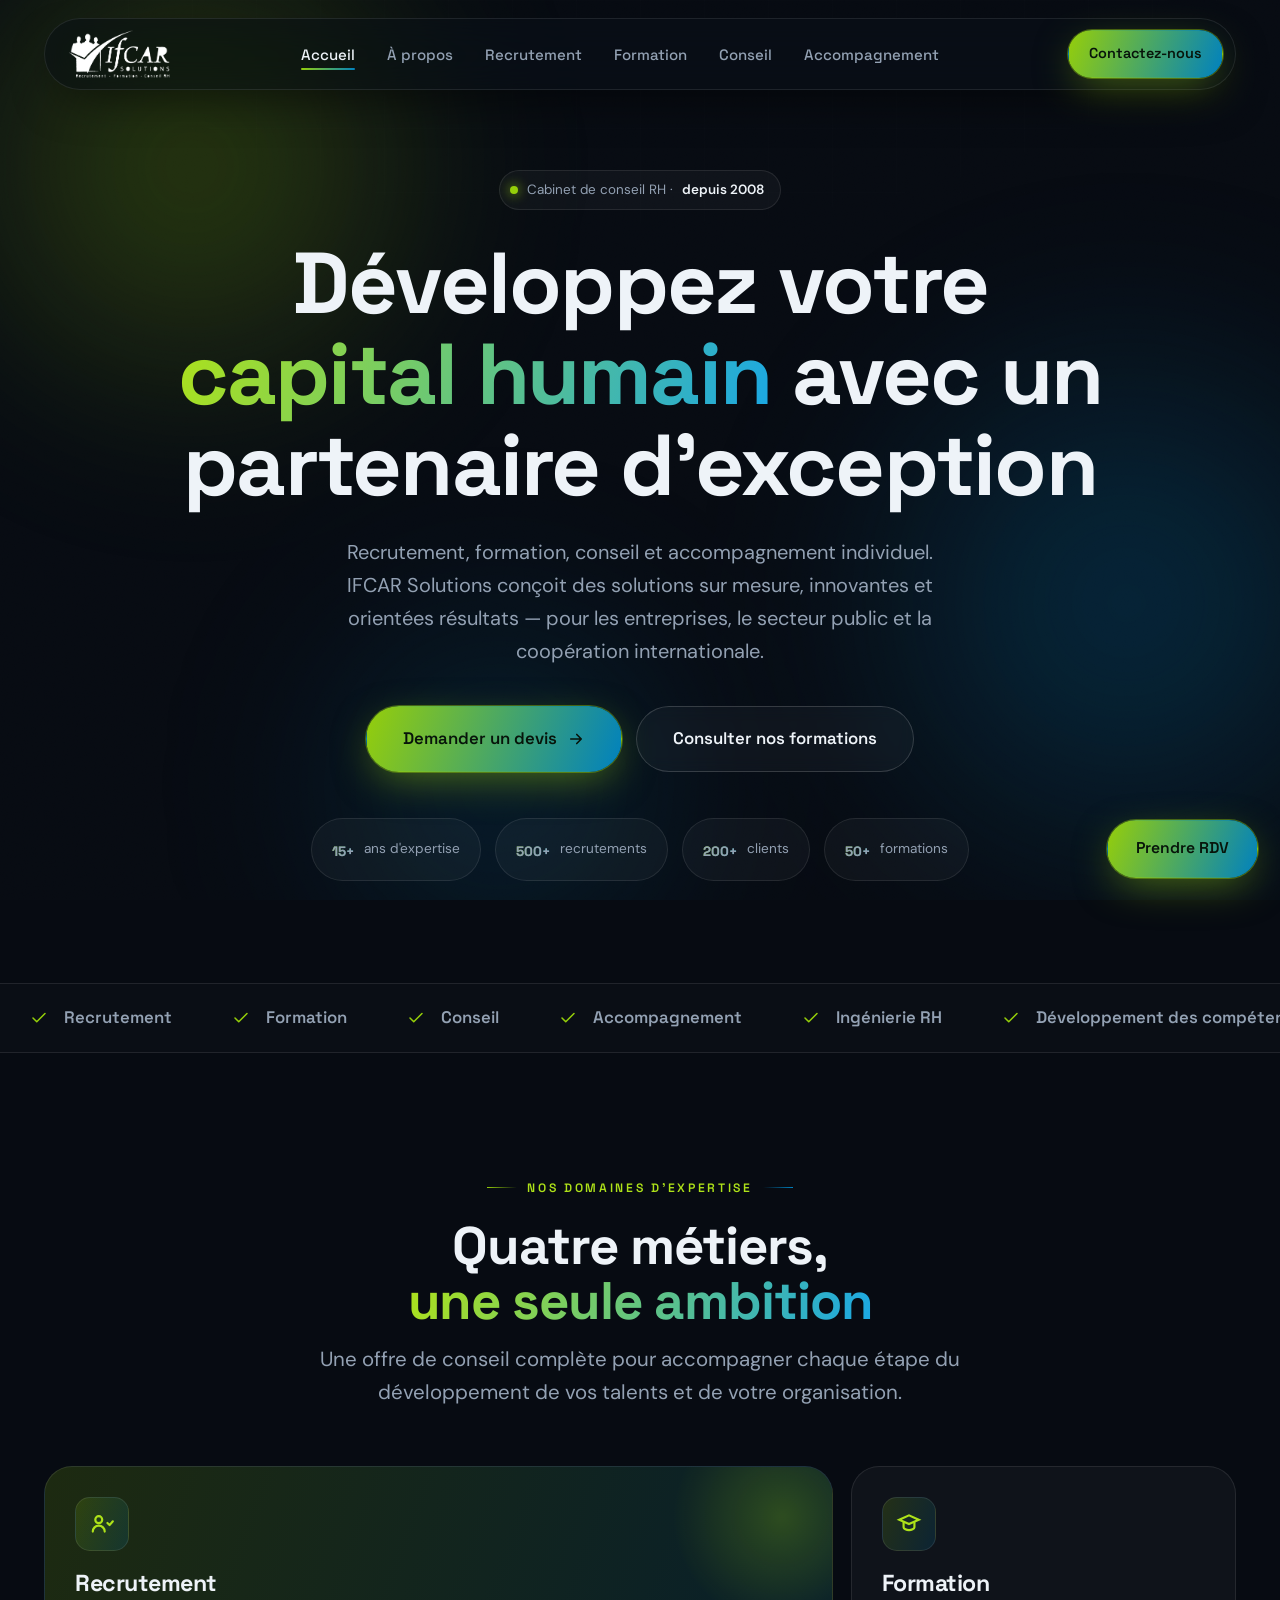
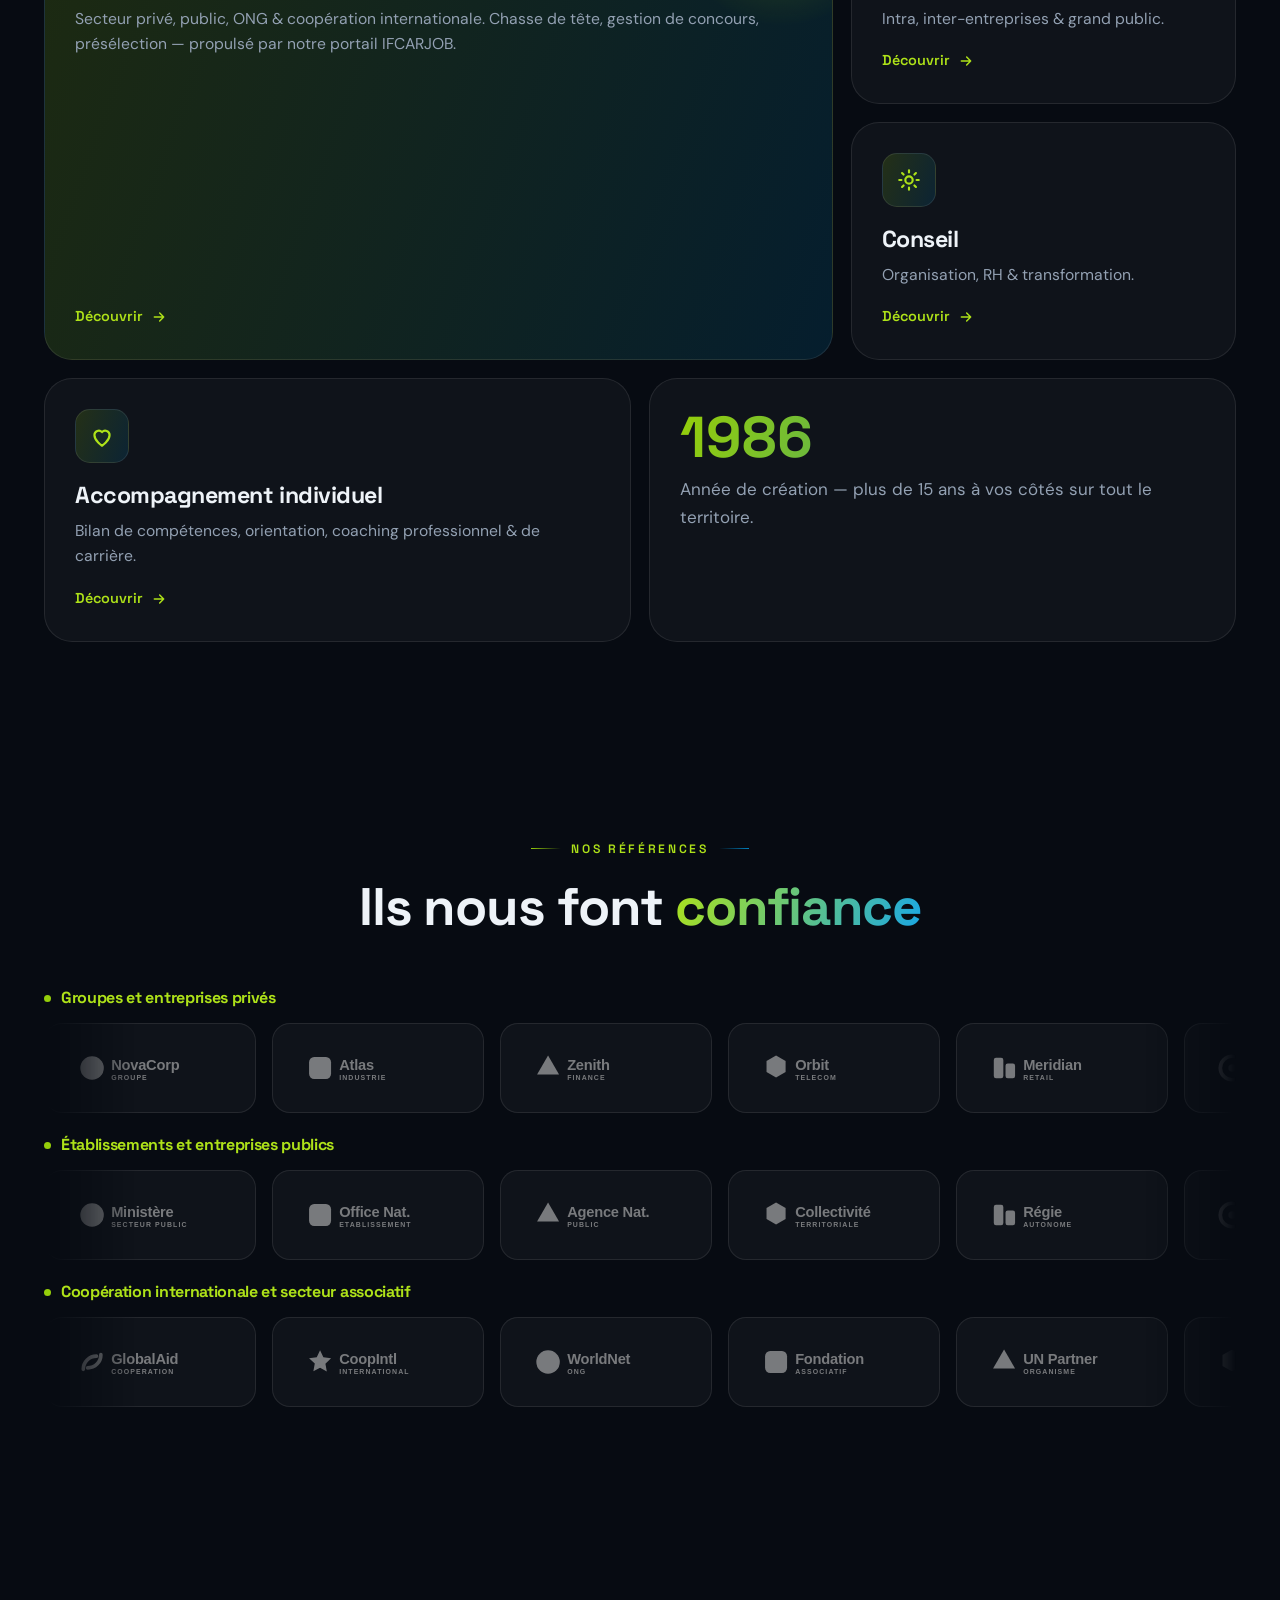
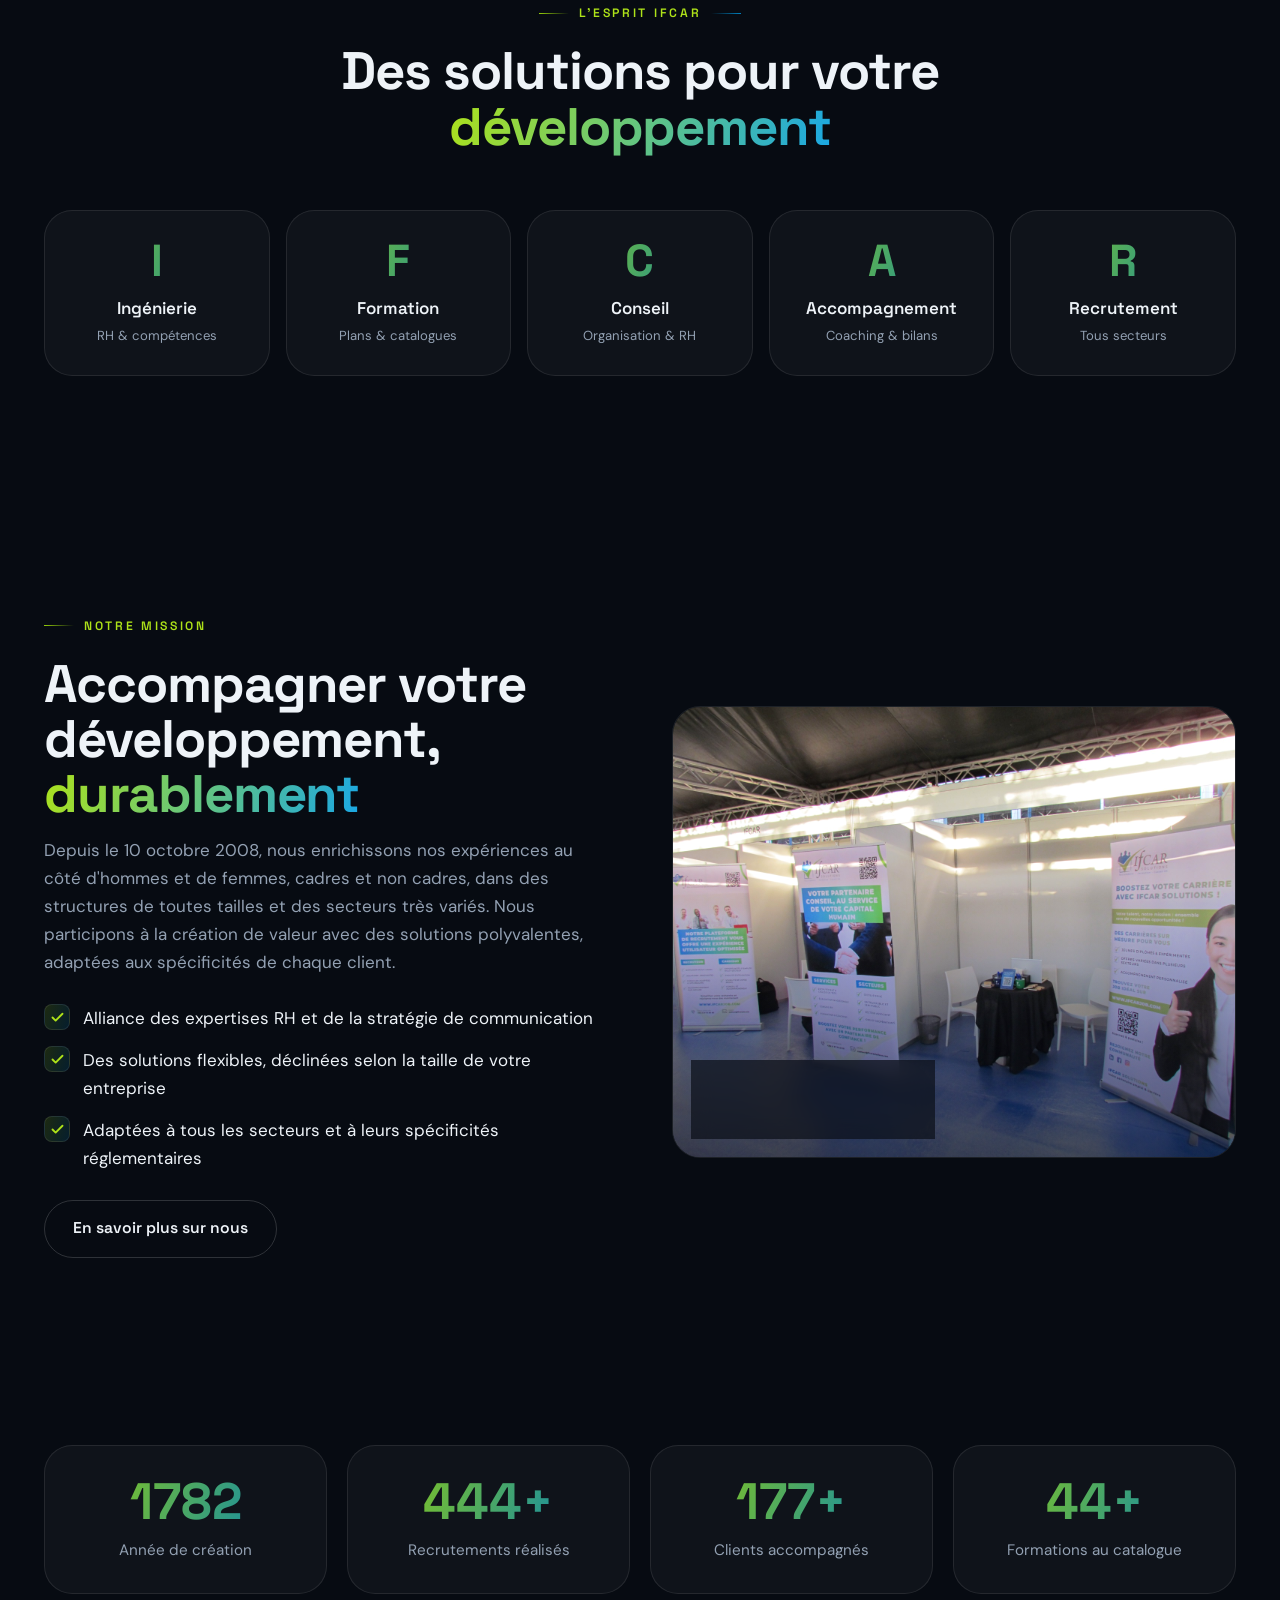
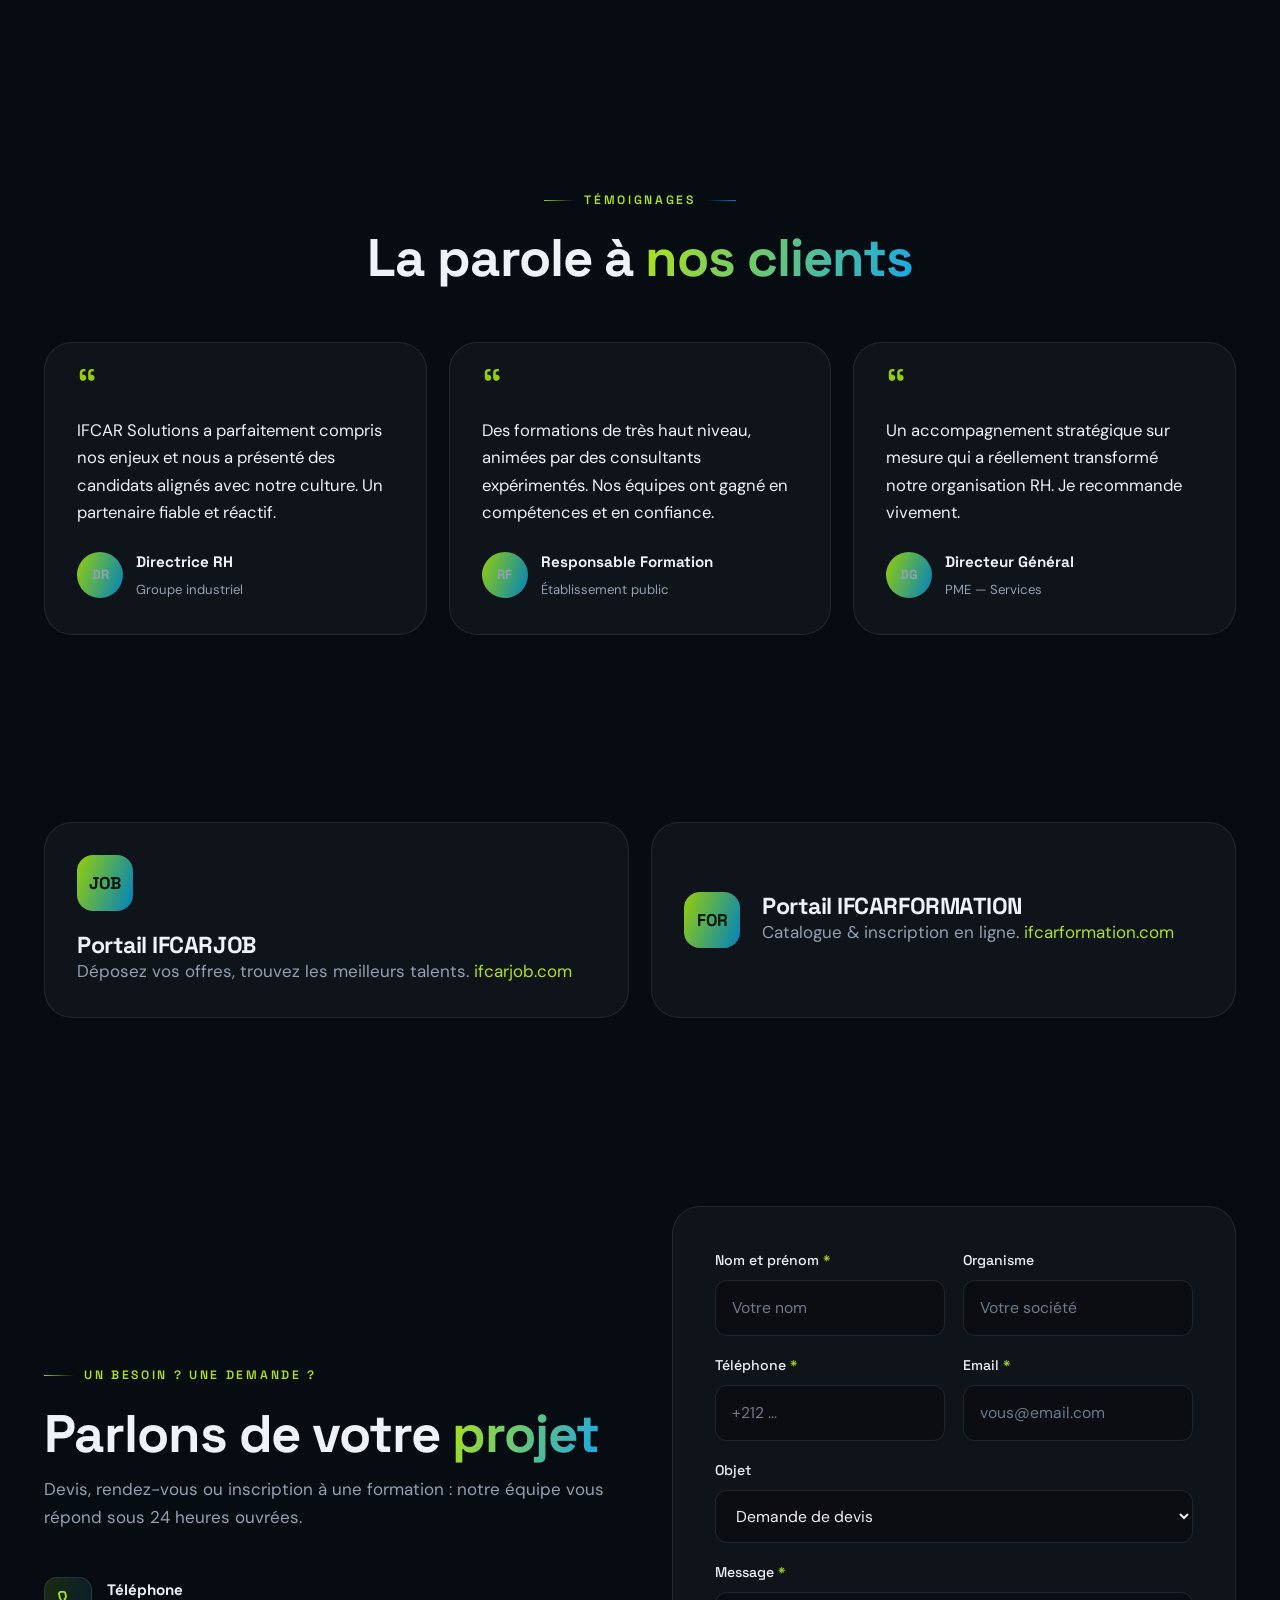
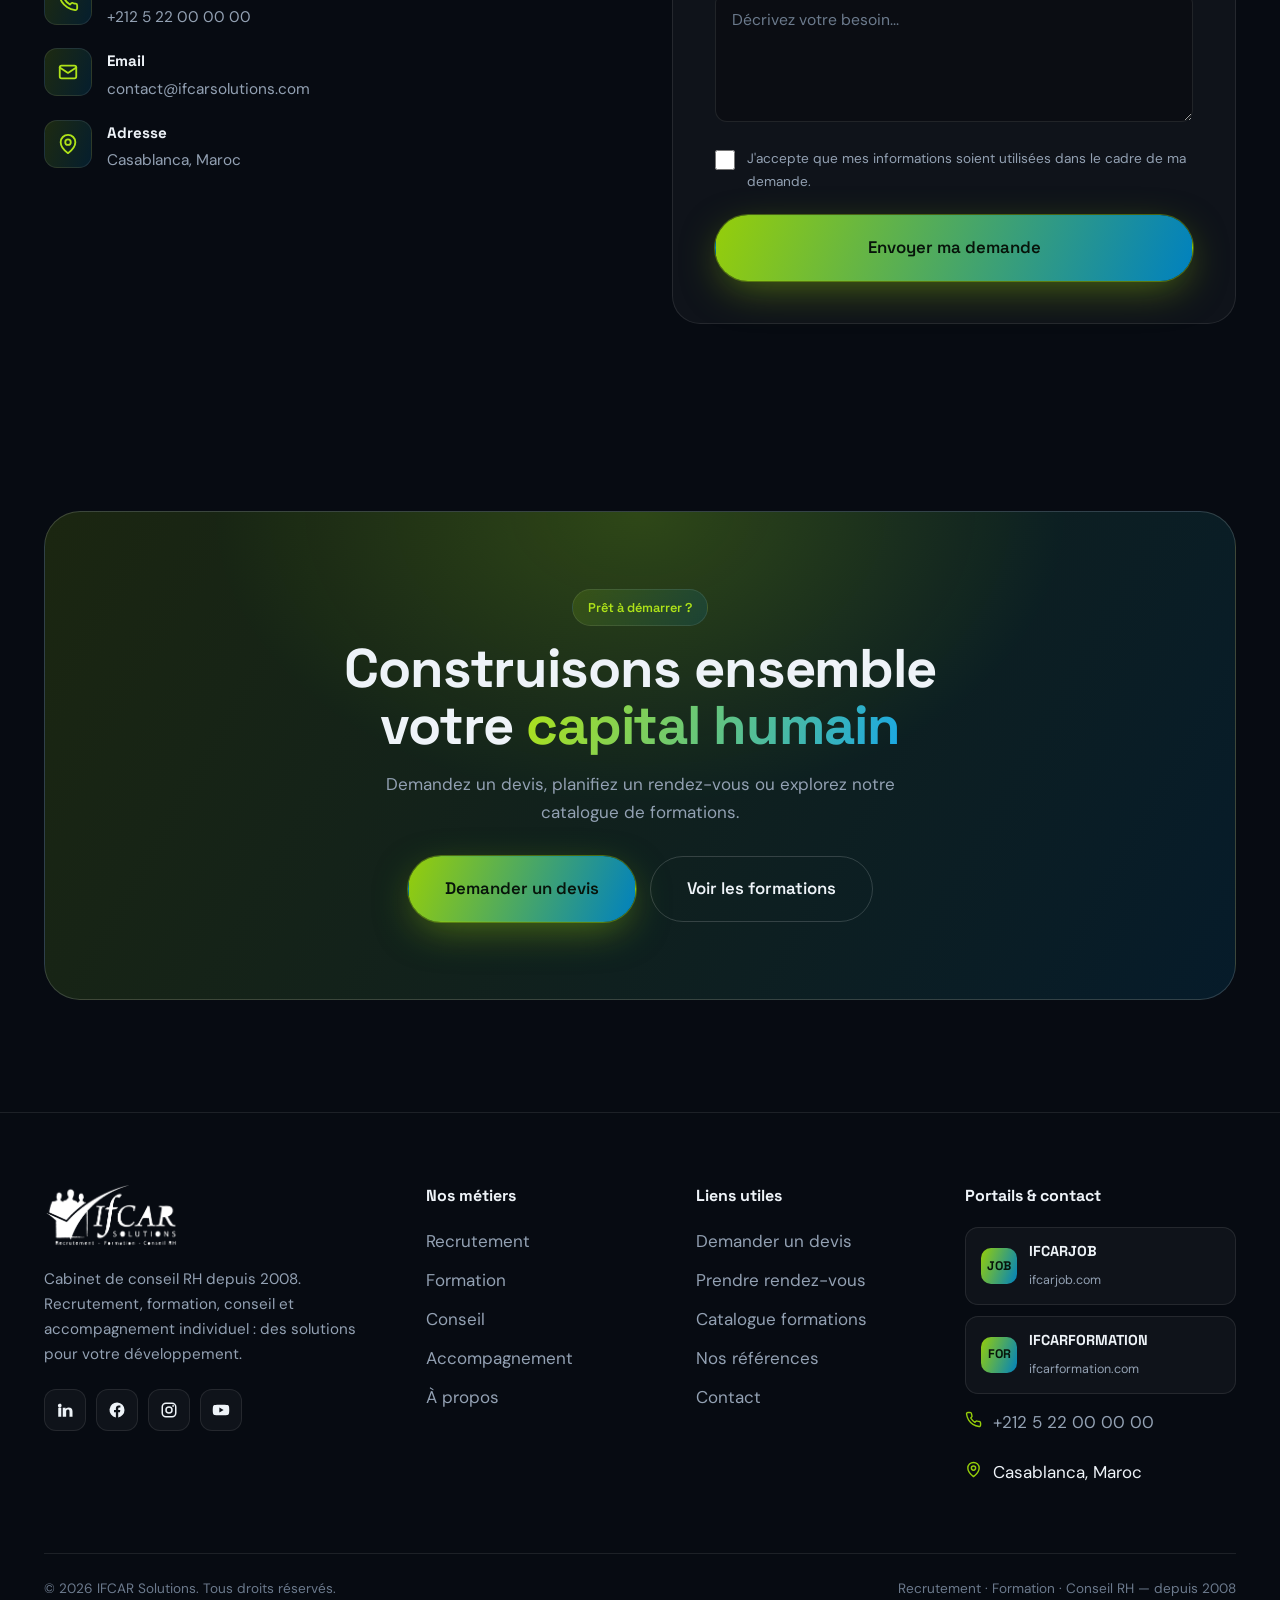
==== index.html @ 52de7276 "first commit" ====
<!DOCTYPE html>
<html lang="fr">
<head>
<meta charset="UTF-8" />
<meta name="viewport" content="width=device-width, initial-scale=1.0" />
<title>IFCAR Solutions — Recrutement, Formation, Conseil & Accompagnement RH</title>
<meta name="description" content="IFCAR Solutions, cabinet de conseil RH depuis 2008. Recrutement, formation, conseil et accompagnement individuel — des solutions sur mesure pour développer votre capital humain." />
<meta name="theme-color" content="#070b12" />
<link rel="canonical" href="https://www.ifcarsolutions.com/" />
<meta property="og:title" content="IFCAR Solutions — Votre partenaire capital humain" />
<meta property="og:description" content="Cabinet de conseil RH depuis 2008." />
<meta property="og:image" content="assets/img/stand-ifcar.jpg" />
<link rel="icon" type="image/png" sizes="32x32" href="assets/img/favicon-32.png" />
<link rel="apple-touch-icon" href="assets/img/favicon.png" />
<link rel="manifest" href="site.webmanifest" />
<link rel="preconnect" href="https://fonts.googleapis.com" />
<link rel="preconnect" href="https://fonts.gstatic.com" crossorigin />
<link href="https://fonts.googleapis.com/css2?family=Space+Grotesk:wght@500;600;700&family=DM+Sans:opsz,wght@9..40,400;9..40,500;9..40,600&display=swap" rel="stylesheet" />
<link rel="stylesheet" href="assets/css/style.css" />
<script type="application/ld+json">
{"@context":"https://schema.org","@type":"ProfessionalService","name":"IFCAR Solutions","url":"https://www.ifcarsolutions.com","foundingDate":"2008-10-10","areaServed":"MA","sameAs":["https://www.ifcarjob.com","https://www.ifcarformation.com"],"knowsAbout":["Recrutement","Formation","Conseil RH","Accompagnement","Ingénierie RH"]}
</script>
</head>
<body>
<a class="skip" href="#main">Aller au contenu</a>
<div class="bg-orbs"><span class="orb g"></span><span class="orb b"></span><span class="orb b2"></span></div>
<div class="bg-grid"></div>
<div class="bg-noise"></div>
<div class="cursor-glow"></div>

<!-- HEADER -->
<header class="header">
  <div class="container">
    <div class="nav">
      <a href="index.html" class="brand" aria-label="IFCAR Solutions"><img src="assets/img/logo-white.png" alt="IFCAR Solutions" /></a>
      <nav class="nav-desktop" aria-label="Navigation principale">
        <ul class="nav-list">
          <li><a href="index.html" class="nav-link" data-page="index.html">Accueil</a></li>
          <li><a href="a-propos.html" class="nav-link" data-page="a-propos.html">À propos</a></li>
          <li><a href="recrutement.html" class="nav-link" data-page="recrutement.html">Recrutement</a></li>
          <li><a href="formation.html" class="nav-link" data-page="formation.html">Formation</a></li>
          <li><a href="conseil.html" class="nav-link" data-page="conseil.html">Conseil</a></li>
          <li><a href="accompagnement.html" class="nav-link" data-page="accompagnement.html">Accompagnement</a></li>
        </ul>
      </nav>
      <div class="nav-actions">
        <a href="contact.html" class="btn btn--primary btn--sm" data-magnetic><span>Contactez-nous</span></a>
        <button class="burger" aria-label="Menu" aria-expanded="false" aria-controls="mobile"><span></span><span></span><span></span></button>
      </div>
    </div>
  </div>
</header>

<!-- MOBILE -->
<div class="mobile" id="mobile" aria-hidden="true">
  <div class="mobile__inner">
    <a href="index.html" class="m-link" data-page="index.html">Accueil</a>
    <a href="a-propos.html" class="m-link" data-page="a-propos.html">À propos</a>
    <a href="recrutement.html" class="m-link" data-page="recrutement.html">Recrutement</a>
    <a href="formation.html" class="m-link" data-page="formation.html">Formation</a>
    <a href="conseil.html" class="m-link" data-page="conseil.html">Conseil</a>
    <a href="accompagnement.html" class="m-link" data-page="accompagnement.html">Accompagnement</a>
    <a href="contact.html" class="m-link" data-page="contact.html">Contact</a>
    <div class="mobile__cta">
      <a href="contact.html" class="btn btn--primary btn--lg"><span>Demander un devis</span></a>
      <a href="formation.html" class="btn btn--ghost btn--lg"><span>Nos formations</span></a>
    </div>
  </div>
</div>

<main id="main">

<!-- HERO -->
<section class="hero">
  <div class="container hero__inner">
    <div class="reveal"><span class="badge"><span class="dot"></span>Cabinet de conseil RH · <b>depuis 2008</b></span></div>
    <h1 class="reveal balance" data-d="1">Développez votre <em>capital humain</em> avec un partenaire d'exception</h1>
    <p class="reveal" data-d="2">Recrutement, formation, conseil et accompagnement individuel. IFCAR Solutions conçoit des solutions sur mesure, innovantes et orientées résultats — pour les entreprises, le secteur public et la coopération internationale.</p>
    <div class="btn-row reveal" data-d="3">
      <a href="contact.html" class="btn btn--primary btn--lg" data-magnetic><span>Demander un devis</span>
        <svg viewBox="0 0 24 24" fill="none" stroke="currentColor" stroke-width="2.2"><path d="M5 12h14M13 6l6 6-6 6" stroke-linecap="round" stroke-linejoin="round"/></svg></a>
      <a href="formation.html" class="btn btn--ghost btn--lg"><span>Consulter nos formations</span></a>
    </div>
    <div class="hero__stats reveal" data-d="4">
      <div class="stat-chip"><b><span data-count="15" data-suffix="+">0</span></b><span>ans d'expertise</span></div>
      <div class="stat-chip"><b><span data-count="500" data-suffix="+">0</span></b><span>recrutements</span></div>
      <div class="stat-chip"><b><span data-count="200" data-suffix="+">0</span></b><span>clients</span></div>
      <div class="stat-chip"><b><span data-count="50" data-suffix="+">0</span></b><span>formations</span></div>
    </div>
  </div>
</section>

<!-- STRIP -->
<div class="strip">
  <div class="strip__track">
    <div class="strip__group">
      <span class="strip__item"><svg viewBox="0 0 24 24" fill="none" stroke="currentColor" stroke-width="2"><path d="M20 6 9 17l-5-5" stroke-linecap="round" stroke-linejoin="round"/></svg>Recrutement</span>
      <span class="strip__item"><svg viewBox="0 0 24 24" fill="none" stroke="currentColor" stroke-width="2"><path d="M20 6 9 17l-5-5" stroke-linecap="round" stroke-linejoin="round"/></svg>Formation</span>
      <span class="strip__item"><svg viewBox="0 0 24 24" fill="none" stroke="currentColor" stroke-width="2"><path d="M20 6 9 17l-5-5" stroke-linecap="round" stroke-linejoin="round"/></svg>Conseil</span>
      <span class="strip__item"><svg viewBox="0 0 24 24" fill="none" stroke="currentColor" stroke-width="2"><path d="M20 6 9 17l-5-5" stroke-linecap="round" stroke-linejoin="round"/></svg>Accompagnement</span>
      <span class="strip__item"><svg viewBox="0 0 24 24" fill="none" stroke="currentColor" stroke-width="2"><path d="M20 6 9 17l-5-5" stroke-linecap="round" stroke-linejoin="round"/></svg>Ingénierie RH</span>
      <span class="strip__item"><svg viewBox="0 0 24 24" fill="none" stroke="currentColor" stroke-width="2"><path d="M20 6 9 17l-5-5" stroke-linecap="round" stroke-linejoin="round"/></svg>Développement des compétences</span>
    </div>
    <div class="strip__group" aria-hidden="true">
      <span class="strip__item"><svg viewBox="0 0 24 24" fill="none" stroke="currentColor" stroke-width="2"><path d="M20 6 9 17l-5-5" stroke-linecap="round" stroke-linejoin="round"/></svg>Recrutement</span>
      <span class="strip__item"><svg viewBox="0 0 24 24" fill="none" stroke="currentColor" stroke-width="2"><path d="M20 6 9 17l-5-5" stroke-linecap="round" stroke-linejoin="round"/></svg>Formation</span>
      <span class="strip__item"><svg viewBox="0 0 24 24" fill="none" stroke="currentColor" stroke-width="2"><path d="M20 6 9 17l-5-5" stroke-linecap="round" stroke-linejoin="round"/></svg>Conseil</span>
      <span class="strip__item"><svg viewBox="0 0 24 24" fill="none" stroke="currentColor" stroke-width="2"><path d="M20 6 9 17l-5-5" stroke-linecap="round" stroke-linejoin="round"/></svg>Accompagnement</span>
      <span class="strip__item"><svg viewBox="0 0 24 24" fill="none" stroke="currentColor" stroke-width="2"><path d="M20 6 9 17l-5-5" stroke-linecap="round" stroke-linejoin="round"/></svg>Ingénierie RH</span>
      <span class="strip__item"><svg viewBox="0 0 24 24" fill="none" stroke="currentColor" stroke-width="2"><path d="M20 6 9 17l-5-5" stroke-linecap="round" stroke-linejoin="round"/></svg>Développement des compétences</span>
    </div>
  </div>
</div>

<!-- SERVICES BENTO -->
<section class="section" id="metiers">
  <div class="container">
    <div class="sec-head c reveal">
      <span class="kicker c">Nos domaines d'expertise</span>
      <h2 class="balance">Quatre métiers, <span class="display-grad">une seule ambition</span></h2>
      <p class="lead mt-s">Une offre de conseil complète pour accompagner chaque étape du développement de vos talents et de votre organisation.</p>
    </div>
    <div class="bento">
      <a href="recrutement.html" class="b-card b-lg feat reveal sc">
        <div class="ic"><svg viewBox="0 0 24 24" fill="none" stroke="currentColor" stroke-width="2"><circle cx="9" cy="8" r="3.2"/><path d="M3.5 19a5.5 5.5 0 0 1 11 0M17 11l2 2 3-3.5" stroke-linecap="round" stroke-linejoin="round"/></svg></div>
        <h3>Recrutement</h3>
        <p>Secteur privé, public, ONG &amp; coopération internationale. Chasse de tête, gestion de concours, présélection — propulsé par notre portail&nbsp;IFCARJOB.</p>
        <span class="more">Découvrir <svg viewBox="0 0 24 24" fill="none" stroke="currentColor" stroke-width="2.2"><path d="M5 12h14M13 6l6 6-6 6" stroke-linecap="round" stroke-linejoin="round"/></svg></span>
      </a>
      <a href="formation.html" class="b-card b-sm reveal sc" data-d="1">
        <div class="ic"><svg viewBox="0 0 24 24" fill="none" stroke="currentColor" stroke-width="2"><path d="M3 8l9-4 9 4-9 4-9-4z"/><path d="M7 10.5V15c0 1.5 2.7 2.6 5 2.6s5-1.1 5-2.6v-4.5" stroke-linecap="round" stroke-linejoin="round"/></svg></div>
        <h3>Formation</h3>
        <p>Intra, inter-entreprises &amp; grand public.</p>
        <span class="more">Découvrir <svg viewBox="0 0 24 24" fill="none" stroke="currentColor" stroke-width="2.2"><path d="M5 12h14M13 6l6 6-6 6" stroke-linecap="round" stroke-linejoin="round"/></svg></span>
      </a>
      <a href="conseil.html" class="b-card b-sm reveal sc" data-d="2">
        <div class="ic"><svg viewBox="0 0 24 24" fill="none" stroke="currentColor" stroke-width="2"><path d="M12 3v2M12 19v2M3 12h2M19 12h2M5.6 5.6l1.4 1.4M17 17l1.4 1.4M18.4 5.6 17 7M7 17l-1.4 1.4" stroke-linecap="round"/><circle cx="12" cy="12" r="3.4"/></svg></div>
        <h3>Conseil</h3>
        <p>Organisation, RH &amp; transformation.</p>
        <span class="more">Découvrir <svg viewBox="0 0 24 24" fill="none" stroke="currentColor" stroke-width="2.2"><path d="M5 12h14M13 6l6 6-6 6" stroke-linecap="round" stroke-linejoin="round"/></svg></span>
      </a>
      <a href="accompagnement.html" class="b-card b-md reveal sc" data-d="3">
        <div class="ic"><svg viewBox="0 0 24 24" fill="none" stroke="currentColor" stroke-width="2"><path d="M12 21s-7-4.5-7-10a4 4 0 0 1 7-2.6A4 4 0 0 1 19 11c0 5.5-7 10-7 10z" stroke-linecap="round" stroke-linejoin="round"/></svg></div>
        <h3>Accompagnement individuel</h3>
        <p>Bilan de compétences, orientation, coaching professionnel &amp; de carrière.</p>
        <span class="more">Découvrir <svg viewBox="0 0 24 24" fill="none" stroke="currentColor" stroke-width="2.2"><path d="M5 12h14M13 6l6 6-6 6" stroke-linecap="round" stroke-linejoin="round"/></svg></span>
      </a>
      <div class="b-card b-md reveal sc" data-d="4">
        <div class="big-num"><span data-count="2008">2008</span></div>
        <div class="big-lbl">Année de création — plus de 15 ans à vos côtés sur tout le territoire.</div>
      </div>
    </div>
  </div>
</section>

<!-- REFERENCES -->
<section class="section section--tight" id="references">
  <div class="container">
    <div class="sec-head c reveal">
      <span class="kicker c">Nos références</span>
      <h2>Ils nous font <span class="display-grad">confiance</span></h2>
    </div>
    <div class="ref-block reveal">
      <h4>Groupes et entreprises privés</h4>
      <div class="logos" data-dir="l" style="--d:38s"><div class="logos__track">
        <div class="logos__group">
          <div class="logo-chip"><img src="assets/img/clients/prive-1.svg" alt="" /></div><div class="logo-chip"><img src="assets/img/clients/prive-2.svg" alt="" /></div><div class="logo-chip"><img src="assets/img/clients/prive-3.svg" alt="" /></div><div class="logo-chip"><img src="assets/img/clients/prive-4.svg" alt="" /></div><div class="logo-chip"><img src="assets/img/clients/prive-5.svg" alt="" /></div><div class="logo-chip"><img src="assets/img/clients/prive-6.svg" alt="" /></div><div class="logo-chip"><img src="assets/img/clients/prive-7.svg" alt="" /></div><div class="logo-chip"><img src="assets/img/clients/prive-8.svg" alt="" /></div>
        </div>
        <div class="logos__group" aria-hidden="true">
          <div class="logo-chip"><img src="assets/img/clients/prive-1.svg" alt="" /></div><div class="logo-chip"><img src="assets/img/clients/prive-2.svg" alt="" /></div><div class="logo-chip"><img src="assets/img/clients/prive-3.svg" alt="" /></div><div class="logo-chip"><img src="assets/img/clients/prive-4.svg" alt="" /></div><div class="logo-chip"><img src="assets/img/clients/prive-5.svg" alt="" /></div><div class="logo-chip"><img src="assets/img/clients/prive-6.svg" alt="" /></div><div class="logo-chip"><img src="assets/img/clients/prive-7.svg" alt="" /></div><div class="logo-chip"><img src="assets/img/clients/prive-8.svg" alt="" /></div>
        </div>
      </div></div>
    </div>
    <div class="ref-block reveal" data-d="1">
      <h4>Établissements et entreprises publics</h4>
      <div class="logos" data-dir="r" style="--d:32s"><div class="logos__track">
        <div class="logos__group">
          <div class="logo-chip"><img src="assets/img/clients/public-1.svg" alt="" /></div><div class="logo-chip"><img src="assets/img/clients/public-2.svg" alt="" /></div><div class="logo-chip"><img src="assets/img/clients/public-3.svg" alt="" /></div><div class="logo-chip"><img src="assets/img/clients/public-4.svg" alt="" /></div><div class="logo-chip"><img src="assets/img/clients/public-5.svg" alt="" /></div><div class="logo-chip"><img src="assets/img/clients/public-6.svg" alt="" /></div>
        </div>
        <div class="logos__group" aria-hidden="true">
          <div class="logo-chip"><img src="assets/img/clients/public-1.svg" alt="" /></div><div class="logo-chip"><img src="assets/img/clients/public-2.svg" alt="" /></div><div class="logo-chip"><img src="assets/img/clients/public-3.svg" alt="" /></div><div class="logo-chip"><img src="assets/img/clients/public-4.svg" alt="" /></div><div class="logo-chip"><img src="assets/img/clients/public-5.svg" alt="" /></div><div class="logo-chip"><img src="assets/img/clients/public-6.svg" alt="" /></div>
        </div>
      </div></div>
    </div>
    <div class="ref-block reveal" data-d="2">
      <h4>Coopération internationale et secteur associatif</h4>
      <div class="logos" data-dir="l" style="--d:34s"><div class="logos__track">
        <div class="logos__group">
          <div class="logo-chip"><img src="assets/img/clients/intl-1.svg" alt="" /></div><div class="logo-chip"><img src="assets/img/clients/intl-2.svg" alt="" /></div><div class="logo-chip"><img src="assets/img/clients/intl-3.svg" alt="" /></div><div class="logo-chip"><img src="assets/img/clients/intl-4.svg" alt="" /></div><div class="logo-chip"><img src="assets/img/clients/intl-5.svg" alt="" /></div><div class="logo-chip"><img src="assets/img/clients/intl-6.svg" alt="" /></div>
        </div>
        <div class="logos__group" aria-hidden="true">
          <div class="logo-chip"><img src="assets/img/clients/intl-1.svg" alt="" /></div><div class="logo-chip"><img src="assets/img/clients/intl-2.svg" alt="" /></div><div class="logo-chip"><img src="assets/img/clients/intl-3.svg" alt="" /></div><div class="logo-chip"><img src="assets/img/clients/intl-4.svg" alt="" /></div><div class="logo-chip"><img src="assets/img/clients/intl-5.svg" alt="" /></div><div class="logo-chip"><img src="assets/img/clients/intl-6.svg" alt="" /></div>
        </div>
      </div></div>
    </div>
  </div>
</section>

<!-- IFCAR letters -->
<section class="section">
  <div class="container">
    <div class="sec-head c reveal">
      <span class="kicker c">L'esprit IFCAR</span>
      <h2>Des solutions pour votre <span class="display-grad">développement</span></h2>
    </div>
    <div class="letters">
      <div class="letter-card reveal sc"><div class="ltr">I</div><div class="wd">Ingénierie</div><small>RH &amp; compétences</small></div>
      <div class="letter-card reveal sc" data-d="1"><div class="ltr">F</div><div class="wd">Formation</div><small>Plans &amp; catalogues</small></div>
      <div class="letter-card reveal sc" data-d="2"><div class="ltr">C</div><div class="wd">Conseil</div><small>Organisation &amp; RH</small></div>
      <div class="letter-card reveal sc" data-d="3"><div class="ltr">A</div><div class="wd">Accompagnement</div><small>Coaching &amp; bilans</small></div>
      <div class="letter-card reveal sc" data-d="4"><div class="ltr">R</div><div class="wd">Recrutement</div><small>Tous secteurs</small></div>
    </div>
  </div>
</section>

<!-- MISSION SPLIT -->
<section class="section">
  <div class="container">
    <div class="split rev">
      <div class="split__media reveal tilt">
        <img src="assets/img/stand-ifcar.jpg" alt="Stand IFCAR Solutions au Forum de l'emploi" />
        <div class="media-badge"><div class="ic"><svg viewBox="0 0 24 24" fill="none" stroke="currentColor" stroke-width="2.4"><path d="M20 6 9 17l-5-5" stroke-linecap="round" stroke-linejoin="round"/></svg></div><div><strong>Orienté résultats</strong><span>Une approche par la valeur</span></div></div>
      </div>
      <div class="reveal" data-d="1">
        <span class="kicker">Notre mission</span>
        <h2 class="balance">Accompagner votre développement, <span class="display-grad">durablement</span></h2>
        <p class="muted mt-s">Depuis le 10 octobre 2008, nous enrichissons nos expériences au côté d'hommes et de femmes, cadres et non cadres, dans des structures de toutes tailles et des secteurs très variés. Nous participons à la création de valeur avec des solutions polyvalentes, adaptées aux spécificités de chaque client.</p>
        <ul class="checks">
          <li><span class="tk"><svg viewBox="0 0 24 24" fill="none" stroke="currentColor" stroke-width="3"><path d="M20 6 9 17l-5-5" stroke-linecap="round" stroke-linejoin="round"/></svg></span><span>Alliance des expertises RH et de la stratégie de communication</span></li>
          <li><span class="tk"><svg viewBox="0 0 24 24" fill="none" stroke="currentColor" stroke-width="3"><path d="M20 6 9 17l-5-5" stroke-linecap="round" stroke-linejoin="round"/></svg></span><span>Des solutions flexibles, déclinées selon la taille de votre entreprise</span></li>
          <li><span class="tk"><svg viewBox="0 0 24 24" fill="none" stroke="currentColor" stroke-width="3"><path d="M20 6 9 17l-5-5" stroke-linecap="round" stroke-linejoin="round"/></svg></span><span>Adaptées à tous les secteurs et à leurs spécificités réglementaires</span></li>
        </ul>
        <a href="a-propos.html" class="btn btn--line mt"><span>En savoir plus sur nous</span></a>
      </div>
    </div>
  </div>
</section>

<!-- STATS -->
<section class="section section--tight">
  <div class="container">
    <div class="stats-row">
      <div class="stat-box reveal sc"><div class="n"><span data-count="2008">2008</span></div><div class="l">Année de création</div></div>
      <div class="stat-box reveal sc" data-d="1"><div class="n"><span data-count="500" data-suffix="+">0</span></div><div class="l">Recrutements réalisés</div></div>
      <div class="stat-box reveal sc" data-d="2"><div class="n"><span data-count="200" data-suffix="+">0</span></div><div class="l">Clients accompagnés</div></div>
      <div class="stat-box reveal sc" data-d="3"><div class="n"><span data-count="50" data-suffix="+">0</span></div><div class="l">Formations au catalogue</div></div>
    </div>
  </div>
</section>

<!-- TESTIMONIALS -->
<section class="section">
  <div class="container">
    <div class="sec-head c reveal">
      <span class="kicker c">Témoignages</span>
      <h2>La parole à <span class="display-grad">nos clients</span></h2>
    </div>
    <div class="grid g-3">
      <figure class="glass quote reveal"><div class="mark">&ldquo;</div><p>IFCAR Solutions a parfaitement compris nos enjeux et nous a présenté des candidats alignés avec notre culture. Un partenaire fiable et réactif.</p><figcaption class="who"><span class="av">DR</span><div><strong>Directrice RH</strong><span>Groupe industriel</span></div></figcaption></figure>
      <figure class="glass quote reveal" data-d="1"><div class="mark">&ldquo;</div><p>Des formations de très haut niveau, animées par des consultants expérimentés. Nos équipes ont gagné en compétences et en confiance.</p><figcaption class="who"><span class="av">RF</span><div><strong>Responsable Formation</strong><span>Établissement public</span></div></figcaption></figure>
      <figure class="glass quote reveal" data-d="2"><div class="mark">&ldquo;</div><p>Un accompagnement stratégique sur mesure qui a réellement transformé notre organisation RH. Je recommande vivement.</p><figcaption class="who"><span class="av">DG</span><div><strong>Directeur Général</strong><span>PME — Services</span></div></figcaption></figure>
    </div>
  </div>
</section>

<!-- PORTALS -->
<section class="section section--tight">
  <div class="container">
    <div class="grid g-2">
      <a href="https://www.ifcarjob.com" target="_blank" rel="noopener" class="glass portal reveal">
        <div class="ic">JOB</div><div><h3>Portail IFCARJOB</h3><p class="muted">Déposez vos offres, trouvez les meilleurs talents. <span style="color:var(--green-bright)">ifcarjob.com</span></p></div>
      </a>
      <a href="https://www.ifcarformation.com" target="_blank" rel="noopener" class="glass portal reveal" data-d="1">
        <div class="ic">FOR</div><div><h3>Portail IFCARFORMATION</h3><p class="muted">Catalogue &amp; inscription en ligne. <span style="color:var(--green-bright)">ifcarformation.com</span></p></div>
      </a>
    </div>
  </div>
</section>

<!-- CONTACT -->
<section class="section" id="contact">
  <div class="container">
    <div class="split">
      <div class="reveal">
        <span class="kicker">Un besoin ? une demande ?</span>
        <h2 class="balance">Parlons de votre <span class="display-grad">projet</span></h2>
        <p class="muted mt-s">Devis, rendez-vous ou inscription à une formation : notre équipe vous répond sous 24 heures ouvrées.</p>
        <div class="info mt-l">
          <div class="info-item"><div class="ic"><svg viewBox="0 0 24 24" fill="none" stroke="currentColor" stroke-width="2"><path d="M22 16.9v3a2 2 0 0 1-2.2 2 19.8 19.8 0 0 1-8.6-3 19.5 19.5 0 0 1-6-6 19.8 19.8 0 0 1-3-8.6A2 2 0 0 1 4.1 2h3a2 2 0 0 1 2 1.7c.1 1 .4 1.9.7 2.8a2 2 0 0 1-.5 2.1L8.1 9.9a16 16 0 0 0 6 6l1.3-1.3a2 2 0 0 1 2.1-.4c.9.3 1.8.6 2.8.7a2 2 0 0 1 1.7 2z" stroke-linecap="round" stroke-linejoin="round"/></svg></div><div><strong>Téléphone</strong><a href="tel:+212522000000">+212 5 22 00 00 00</a></div></div>
          <div class="info-item"><div class="ic"><svg viewBox="0 0 24 24" fill="none" stroke="currentColor" stroke-width="2"><rect x="3" y="5" width="18" height="14" rx="2"/><path d="m3 7 9 6 9-6" stroke-linecap="round" stroke-linejoin="round"/></svg></div><div><strong>Email</strong><a href="mailto:contact@ifcarsolutions.com">contact@ifcarsolutions.com</a></div></div>
          <div class="info-item"><div class="ic"><svg viewBox="0 0 24 24" fill="none" stroke="currentColor" stroke-width="2"><path d="M20 10c0 6-8 12-8 12s-8-6-8-12a8 8 0 0 1 16 0z" stroke-linecap="round" stroke-linejoin="round"/><circle cx="12" cy="10" r="3"/></svg></div><div><strong>Adresse</strong><span>Casablanca, Maroc</span></div></div>
        </div>
      </div>
      <div class="reveal" data-d="1">
        <form class="form" data-demo>
          <div class="form-msg" role="status"></div>
          <div class="field-row">
            <div class="field"><label>Nom et prénom <i>*</i></label><input type="text" name="nom" required placeholder="Votre nom" /></div>
            <div class="field"><label>Organisme</label><input type="text" name="org" placeholder="Votre société" /></div>
          </div>
          <div class="field-row">
            <div class="field"><label>Téléphone <i>*</i></label><input type="tel" name="tel" required placeholder="+212 ..." /></div>
            <div class="field"><label>Email <i>*</i></label><input type="email" name="email" required placeholder="vous@email.com" /></div>
          </div>
          <div class="field"><label>Objet</label><select name="objet"><option>Demande de devis</option><option>Demande de rendez-vous</option><option>Inscription à une formation</option><option>Recrutement</option><option>Conseil</option><option>Autre</option></select></div>
          <div class="field"><label>Message <i>*</i></label><textarea name="message" required placeholder="Décrivez votre besoin..."></textarea></div>
          <label class="consent"><input type="checkbox" required /><span>J'accepte que mes informations soient utilisées dans le cadre de ma demande.</span></label>
          <button type="submit" class="btn btn--primary btn--lg" style="width:100%"><span>Envoyer ma demande</span></button>
        </form>
      </div>
    </div>
  </div>
</section>

<!-- CTA -->
<section class="section--tight">
  <div class="container">
    <div class="cta reveal sc">
      <div class="cta__in">
        <span class="tag-pill">Prêt à démarrer ?</span>
        <h2 class="mt-s balance">Construisons ensemble votre <span class="display-grad">capital humain</span></h2>
        <p>Demandez un devis, planifiez un rendez-vous ou explorez notre catalogue de formations.</p>
        <div class="btn-row"><a href="contact.html" class="btn btn--primary btn--lg" data-magnetic><span>Demander un devis</span></a><a href="formation.html" class="btn btn--line btn--lg"><span>Voir les formations</span></a></div>
      </div>
    </div>
  </div>
</section>

</main>

<!-- FOOTER -->
<footer class="footer">
  <div class="container">
    <div class="footer__grid">
      <div class="footer__brand">
        <img src="assets/img/logo-white.png" alt="IFCAR Solutions" />
        <p>Cabinet de conseil RH depuis 2008. Recrutement, formation, conseil et accompagnement individuel : des solutions pour votre développement.</p>
        <div class="socials">
          <a href="#" aria-label="LinkedIn"><svg viewBox="0 0 24 24" fill="currentColor"><path d="M4.98 3.5A2.5 2.5 0 1 1 5 8.5a2.5 2.5 0 0 1-.02-5zM3 9h4v12H3zM9 9h3.8v1.7h.05c.53-1 1.83-2.05 3.77-2.05C20.5 8.65 22 10.8 22 14v7h-4v-6.2c0-1.5-.03-3.4-2.07-3.4-2.07 0-2.39 1.62-2.39 3.3V21H9z"/></svg></a>
          <a href="#" aria-label="Facebook"><svg viewBox="0 0 24 24" fill="currentColor"><path d="M22 12a10 10 0 1 0-11.5 9.9v-7H8v-2.9h2.5V9.8c0-2.5 1.5-3.9 3.8-3.9 1.1 0 2.2.2 2.2.2v2.5h-1.3c-1.2 0-1.6.8-1.6 1.6v1.8h2.8l-.45 2.9h-2.35v7A10 10 0 0 0 22 12z"/></svg></a>
          <a href="#" aria-label="Instagram"><svg viewBox="0 0 24 24" fill="none" stroke="currentColor" stroke-width="2"><rect x="3" y="3" width="18" height="18" rx="5"/><circle cx="12" cy="12" r="4"/><circle cx="17.5" cy="6.5" r="1.2" fill="currentColor" stroke="none"/></svg></a>
          <a href="#" aria-label="YouTube"><svg viewBox="0 0 24 24" fill="currentColor"><path d="M23 12s0-3.3-.4-4.8a2.5 2.5 0 0 0-1.8-1.8C19.3 5 12 5 12 5s-7.3 0-8.8.4a2.5 2.5 0 0 0-1.8 1.8C1 8.7 1 12 1 12s0 3.3.4 4.8a2.5 2.5 0 0 0 1.8 1.8C4.7 19 12 19 12 19s7.3 0 8.8-.4a2.5 2.5 0 0 0 1.8-1.8C23 15.3 23 12 23 12zM9.8 15.3V8.7l5.7 3.3z"/></svg></a>
        </div>
      </div>
      <div><h5>Nos métiers</h5><ul><li><a href="recrutement.html">Recrutement</a></li><li><a href="formation.html">Formation</a></li><li><a href="conseil.html">Conseil</a></li><li><a href="accompagnement.html">Accompagnement</a></li><li><a href="a-propos.html">À propos</a></li></ul></div>
      <div><h5>Liens utiles</h5><ul><li><a href="contact.html">Demander un devis</a></li><li><a href="contact.html">Prendre rendez-vous</a></li><li><a href="formation.html">Catalogue formations</a></li><li><a href="index.html#references">Nos références</a></li><li><a href="contact.html">Contact</a></li></ul></div>
      <div>
        <h5>Portails &amp; contact</h5>
        <a href="https://www.ifcarjob.com" target="_blank" rel="noopener" class="portal-link"><span class="pic">JOB</span><div><strong>IFCARJOB</strong><small>ifcarjob.com</small></div></a>
        <a href="https://www.ifcarformation.com" target="_blank" rel="noopener" class="portal-link"><span class="pic">FOR</span><div><strong>IFCARFORMATION</strong><small>ifcarformation.com</small></div></a>
        <ul class="foot-contact" style="margin-top:14px">
          <li><svg viewBox="0 0 24 24" fill="none" stroke="currentColor" stroke-width="2"><path d="M22 16.9v3a2 2 0 0 1-2.2 2 19.8 19.8 0 0 1-8.6-3 19.5 19.5 0 0 1-6-6 19.8 19.8 0 0 1-3-8.6A2 2 0 0 1 4.1 2h3a2 2 0 0 1 2 1.7c.1 1 .4 1.9.7 2.8a2 2 0 0 1-.5 2.1L8.1 9.9a16 16 0 0 0 6 6l1.3-1.3a2 2 0 0 1 2.1-.4c.9.3 1.8.6 2.8.7a2 2 0 0 1 1.7 2z" stroke-linecap="round" stroke-linejoin="round"/></svg><a href="tel:+212522000000">+212 5 22 00 00 00</a></li>
          <li><svg viewBox="0 0 24 24" fill="none" stroke="currentColor" stroke-width="2"><path d="M20 10c0 6-8 12-8 12s-8-6-8-12a8 8 0 0 1 16 0z" stroke-linecap="round" stroke-linejoin="round"/><circle cx="12" cy="10" r="3"/></svg><span>Casablanca, Maroc</span></li>
        </ul>
      </div>
    </div>
    <div class="footer__bottom">
      <span>© <span id="year">2026</span> IFCAR Solutions. Tous droits réservés.</span>
      <span>Recrutement · Formation · Conseil RH — depuis 2008</span>
    </div>
  </div>
</footer>

<a href="contact.html" class="btn btn--primary float-cta" data-magnetic><span>Prendre RDV</span></a>
<script src="assets/js/main.js"></script>
</body>
</html>
---- assets/css/style.css ----
/* =================================================================
   IFCAR SOLUTIONS — Proposition 2
   Thème sombre · premium · animé · agence/tech
   Charte : Vert #95ce0a · Bleu #0081bf
   ================================================================= */

/* ---------- Tokens ---------- */
:root {
  --green: #95ce0a;
  --green-bright: #aee219;
  --blue: #0081bf;
  --blue-bright: #19a7e6;

  --bg: #070b12;
  --bg-2: #0b1019;
  --surface: rgba(255,255,255,.035);
  --surface-2: rgba(255,255,255,.06);
  --border: rgba(255,255,255,.09);
  --border-bright: rgba(255,255,255,.16);

  --ink: #eef3f8;
  --muted: #93a1b3;
  --muted-2: #6c7a8d;

  --grad: linear-gradient(110deg, var(--green) 0%, var(--blue) 100%);
  --grad-soft: linear-gradient(110deg, rgba(149,206,10,.16), rgba(0,129,191,.16));
  --glow-green: 0 0 0 1px rgba(149,206,10,.4), 0 12px 40px -8px rgba(149,206,10,.5);
  --glow-blue: 0 12px 40px -10px rgba(0,129,191,.6);

  --r: 18px;
  --r-lg: 28px;
  --r-xl: 36px;
  --pill: 999px;
  --container: 1240px;
  --ease: cubic-bezier(.2,.7,.2,1);
  --ease-out: cubic-bezier(.16,1,.3,1);

  --font-display: "Space Grotesk", system-ui, sans-serif;
  --font-body: "DM Sans", system-ui, sans-serif;
}

/* ---------- Reset ---------- */
*,*::before,*::after { box-sizing: border-box; }
* { margin: 0; }
html { scroll-behavior: smooth; -webkit-text-size-adjust: 100%; scroll-padding-top: 110px; overflow-x: hidden; }
body {
  font-family: var(--font-body); background: var(--bg); color: var(--ink);
  line-height: 1.65; font-size: 17px; overflow-x: hidden; position: relative;
  -webkit-font-smoothing: antialiased;
}
img,svg,video { display: block; max-width: 100%; }
a { color: inherit; text-decoration: none; }
ul { list-style: none; padding: 0; }
button,input,textarea,select { font: inherit; color: inherit; }
h1,h2,h3,h4 { font-family: var(--font-display); font-weight: 700; line-height: 1.05; letter-spacing: -.02em; }
:focus-visible { outline: 2px solid var(--green); outline-offset: 3px; border-radius: 4px; }

/* ---------- Animated background ---------- */
.bg-orbs { position: fixed; inset: 0; z-index: -2; overflow: hidden; pointer-events: none; }
.orb { position: absolute; border-radius: 50%; filter: blur(90px); opacity: .55; }
.orb.g { width: 46vw; height: 46vw; background: radial-gradient(circle, rgba(149,206,10,.55), transparent 70%); top: -10vw; left: -8vw; animation: float1 22s var(--ease) infinite; }
.orb.b { width: 52vw; height: 52vw; background: radial-gradient(circle, rgba(0,129,191,.55), transparent 70%); top: 30vh; right: -14vw; animation: float2 26s var(--ease) infinite; }
.orb.b2 { width: 38vw; height: 38vw; background: radial-gradient(circle, rgba(0,129,191,.4), transparent 70%); bottom: -10vw; left: 20vw; animation: float1 30s var(--ease) infinite reverse; }
@keyframes float1 { 0%,100%{ transform: translate(0,0) scale(1);} 50%{ transform: translate(6vw,4vh) scale(1.15);} }
@keyframes float2 { 0%,100%{ transform: translate(0,0) scale(1);} 50%{ transform: translate(-5vw,6vh) scale(.9);} }
.bg-grid {
  position: fixed; inset: 0; z-index: -2; pointer-events: none; opacity: .4;
  background-image: linear-gradient(rgba(255,255,255,.025) 1px, transparent 1px),
                    linear-gradient(90deg, rgba(255,255,255,.025) 1px, transparent 1px);
  background-size: 64px 64px;
  mask-image: radial-gradient(ellipse 100% 60% at 50% 0%, #000 30%, transparent 75%);
}
.bg-noise { position: fixed; inset: 0; z-index: -1; pointer-events: none; opacity: .04; mix-blend-mode: overlay;
  background-image: url("data:image/svg+xml,%3Csvg xmlns='http://www.w3.org/2000/svg' width='120' height='120'%3E%3Cfilter id='n'%3E%3CfeTurbulence type='fractalNoise' baseFrequency='.9' numOctaves='3'/%3E%3C/filter%3E%3Crect width='100%25' height='100%25' filter='url(%23n)'/%3E%3C/svg%3E"); }
@media (prefers-reduced-motion: reduce){ .orb{ animation: none !important; } }

/* cursor glow */
.cursor-glow { position: fixed; top: 0; left: 0; width: 440px; height: 440px; border-radius: 50%; z-index: 0; pointer-events: none;
  background: radial-gradient(circle, rgba(149,206,10,.10), transparent 65%); transform: translate(-50%,-50%); transition: opacity .4s; opacity: 0; }
@media (hover:hover){ .cursor-glow.on{ opacity: 1; } }

/* ---------- Layout ---------- */
.container { width: 100%; max-width: var(--container); margin-inline: auto; padding-inline: 24px; }
.section { position: relative; padding-block: clamp(64px, 9vw, 130px); }
.section--tight { padding-block: clamp(40px, 6vw, 72px); }
.grid { display: grid; gap: 22px; }
@media (min-width:760px){ .g-2{ grid-template-columns: repeat(2,1fr);} }
@media (min-width:960px){ .g-3{ grid-template-columns: repeat(3,1fr);} .g-4{ grid-template-columns: repeat(4,1fr);} }
@media (max-width:959px){ .g-4{ grid-template-columns: repeat(2,1fr);} }

/* ---------- Typo helpers ---------- */
.kicker { display: inline-flex; align-items: center; gap: 10px; font-family: var(--font-display); font-weight: 600;
  font-size: .76rem; letter-spacing: .22em; text-transform: uppercase; color: var(--green-bright); margin-bottom: 20px; }
.kicker::before { content:""; width: 30px; height: 1px; background: linear-gradient(90deg, var(--green), transparent); }
.kicker.c { justify-content: center; }
.kicker.c::after { content:""; width: 30px; height: 1px; background: linear-gradient(90deg, transparent, var(--blue)); }
h1,.h1 { font-size: clamp(2.6rem, 6.5vw, 5rem); }
h2,.h2 { font-size: clamp(2rem, 4.2vw, 3.3rem); }
h3 { font-size: clamp(1.2rem, 2vw, 1.45rem); }
.display-grad { background: linear-gradient(110deg, var(--green-bright), var(--blue-bright)); -webkit-background-clip: text; background-clip: text; color: transparent; }
.lead { font-size: clamp(1.05rem, 1.6vw, 1.28rem); color: var(--muted); }
.muted { color: var(--muted); }
.sec-head { max-width: 760px; margin-bottom: 56px; }
.sec-head.c { margin-inline: auto; text-align: center; }
.balance { text-wrap: balance; }

/* ---------- Buttons ---------- */
.btn { position: relative; display: inline-flex; align-items: center; justify-content: center; gap: 10px; overflow: hidden;
  font-family: var(--font-display); font-weight: 600; font-size: .98rem; padding: 15px 28px; border-radius: var(--pill);
  border: 1px solid transparent; cursor: pointer; transition: transform .3s var(--ease-out), box-shadow .3s, border-color .3s, background .3s; white-space: nowrap; }
.btn svg { width: 18px; height: 18px; position: relative; z-index: 1; }
.btn span { position: relative; z-index: 1; }
.btn::after { content:""; position: absolute; inset: 0; transform: translateX(-120%); transition: transform .6s var(--ease-out);
  background: linear-gradient(90deg, transparent, rgba(255,255,255,.35), transparent); }
.btn:hover::after { transform: translateX(120%); }
.btn--primary { background: var(--grad); color: #07140a; box-shadow: var(--glow-green); }
.btn--primary:hover { transform: translateY(-3px); box-shadow: 0 0 0 1px rgba(149,206,10,.5), 0 20px 50px -10px rgba(149,206,10,.6); }
.btn--ghost { background: var(--surface); color: var(--ink); border-color: var(--border-bright); backdrop-filter: blur(8px); }
.btn--ghost:hover { transform: translateY(-3px); border-color: var(--green); background: var(--surface-2); }
.btn--line { background: transparent; color: var(--ink); border-color: var(--border-bright); }
.btn--line:hover { border-color: var(--green); color: var(--green-bright); transform: translateY(-3px); }
.btn--sm { padding: 11px 20px; font-size: .9rem; }
.btn--lg { padding: 18px 36px; font-size: 1.05rem; }
.btn-row { display: flex; flex-wrap: wrap; gap: 14px; }

/* ---------- Header / Nav ---------- */
.header { position: fixed; top: 0; left: 0; right: 0; z-index: 200; padding: 18px 0; transition: padding .4s var(--ease), transform .5s var(--ease); }
.header.hidden { transform: translateY(-130%); }
.nav { display: flex; align-items: center; justify-content: space-between; gap: 20px;
  padding: 10px 12px 10px 22px; border-radius: var(--pill);
  background: rgba(10,15,23,.6); border: 1px solid var(--border); backdrop-filter: blur(18px) saturate(160%);
  box-shadow: 0 18px 50px -20px rgba(0,0,0,.8); transition: padding .4s var(--ease); }
.scrolled .nav { background: rgba(10,15,23,.85); border-color: var(--border-bright); }
.brand { display: flex; align-items: center; flex-shrink: 0; }
.brand img { height: 50px; width: auto; transition: height .4s var(--ease); }
.scrolled .brand img { height: 44px; }
.nav-desktop { display: flex; }
.nav-list { display: flex; align-items: center; gap: 2px; }
.nav-link { position: relative; font-family: var(--font-display); font-weight: 500; font-size: .94rem; color: var(--muted);
  padding: 9px 15px; border-radius: var(--pill); transition: color .25s, background .25s; white-space: nowrap; }
.nav-link:hover { color: var(--ink); background: var(--surface-2); }
.nav-link.active { color: var(--ink); }
.nav-link.active::before { content:""; position: absolute; left: 15px; right: 15px; bottom: 3px; height: 2px; border-radius: 2px; background: var(--grad); }
.nav-actions { display: flex; align-items: center; gap: 10px; flex-shrink: 0; }
.burger { display: none; position: relative; width: 46px; height: 46px; border-radius: 50%; border: 1px solid var(--border-bright);
  background: var(--surface); cursor: pointer; }
.burger span { position: absolute; left: 13px; width: 20px; height: 2px; background: var(--ink); border-radius: 2px; transition: .35s var(--ease); }
.burger span:nth-child(1){ top: 18px; } .burger span:nth-child(2){ top: 23px; } .burger span:nth-child(3){ top: 28px; }
.burger[aria-expanded="true"] span:nth-child(1){ top:23px; transform: rotate(45deg);}
.burger[aria-expanded="true"] span:nth-child(2){ opacity:0;}
.burger[aria-expanded="true"] span:nth-child(3){ top:23px; transform: rotate(-45deg);}

@media (max-width:1040px){
  .nav-desktop { display: none; }
  .burger { display: block; }
  .nav-actions .btn { display: none; }
}

/* mobile menu */
.mobile { position: fixed; inset: 0; z-index: 190; background: rgba(7,11,18,.96); backdrop-filter: blur(20px);
  clip-path: circle(0% at calc(100% - 40px) 40px); transition: clip-path .6s var(--ease); visibility: hidden; display: flex; flex-direction: column; }
.mobile.open { clip-path: circle(160% at calc(100% - 40px) 40px); visibility: visible; }
.mobile__inner { padding: 120px 30px 40px; display: flex; flex-direction: column; gap: 4px; min-height: 100%; }
.mobile a.m-link { font-family: var(--font-display); font-weight: 600; font-size: 1.7rem; color: var(--ink); padding: 16px 4px;
  border-bottom: 1px solid var(--border); display: flex; justify-content: space-between; align-items: center; opacity: 0; transform: translateX(30px); }
.mobile.open a.m-link { animation: mIn .5s var(--ease-out) forwards; }
.mobile a.m-link:nth-child(1){ animation-delay:.08s;} .mobile a.m-link:nth-child(2){ animation-delay:.14s;}
.mobile a.m-link:nth-child(3){ animation-delay:.2s;} .mobile a.m-link:nth-child(4){ animation-delay:.26s;}
.mobile a.m-link:nth-child(5){ animation-delay:.32s;} .mobile a.m-link:nth-child(6){ animation-delay:.38s;} .mobile a.m-link:nth-child(7){ animation-delay:.44s;}
@keyframes mIn { to { opacity:1; transform:none; } }
.mobile a.m-link span { color: var(--green-bright); }
.mobile__cta { margin-top: 28px; display: grid; gap: 12px; }
.mobile__cta .btn { width: 100%; }

/* ---------- Hero ---------- */
.hero { position: relative; padding-top: 170px; padding-bottom: clamp(60px,8vw,110px); }
.hero__inner { text-align: center; max-width: 980px; margin-inline: auto; }
.hero .badge { display: inline-flex; align-items: center; gap: 9px; padding: 8px 16px 8px 10px; border-radius: var(--pill);
  background: var(--surface); border: 1px solid var(--border); font-size: .84rem; color: var(--muted); margin-bottom: 28px; }
.hero .badge b { color: var(--ink); font-weight: 600; }
.hero .badge .dot { width: 8px; height: 8px; border-radius: 50%; background: var(--green); box-shadow: 0 0 12px var(--green); animation: pulse 2s infinite; }
@keyframes pulse { 0%,100%{ box-shadow: 0 0 8px var(--green);} 50%{ box-shadow: 0 0 18px 3px var(--green);} }
.hero h1 { font-size: clamp(2.15rem, 7vw, 5.4rem); }
@media (max-width:480px){ .hero h1 { font-size: clamp(2rem, 8.5vw, 2.6rem); word-break: break-word; } }
.hero h1 em { font-style: normal; background: linear-gradient(110deg, var(--green-bright), var(--blue-bright)); -webkit-background-clip: text; background-clip: text; color: transparent; }
.hero p { max-width: 640px; margin: 26px auto 0; font-size: clamp(1.05rem,1.6vw,1.25rem); color: var(--muted); }
.hero .btn-row { justify-content: center; margin-top: 38px; }
.hero__stats { display: flex; flex-wrap: wrap; justify-content: center; gap: 14px; margin-top: 46px; }
.stat-chip { display: flex; align-items: center; gap: 10px; padding: 12px 20px; border-radius: var(--pill); background: var(--surface); border: 1px solid var(--border); }
.stat-chip b { font-family: var(--font-display); font-size: 1.4rem; background: var(--grad); -webkit-background-clip: text; background-clip: text; color: transparent; }
.stat-chip span { font-size: .85rem; color: var(--muted); }

/* page hero */
.page-hero { position: relative; padding: 160px 0 60px; text-align: center; }
.page-hero h1 { font-size: clamp(2.4rem,5.5vw,4.2rem); }
.page-hero p { max-width: 640px; margin: 22px auto 0; color: var(--muted); font-size: 1.15rem; }
.crumb { display: inline-flex; gap: 8px; align-items: center; font-size: .82rem; color: var(--muted-2); margin-bottom: 22px; }
.crumb a:hover { color: var(--green-bright); }
.crumb svg { width: 13px; height: 13px; }

/* ---------- Marquee strip ---------- */
.strip { border-block: 1px solid var(--border); overflow: hidden; background: rgba(255,255,255,.015); }
.strip__track { display: flex; gap: 0; width: max-content; animation: scrollx 28s linear infinite; }
.strip:hover .strip__track { animation-play-state: paused; }
.strip__group { display: flex; align-items: center; gap: 0; flex-shrink: 0; }
.strip__item { display: inline-flex; align-items: center; gap: 16px; padding: 20px 30px; font-family: var(--font-display); font-weight: 600; font-size: 1.05rem; color: var(--muted); }
.strip__item svg { width: 18px; height: 18px; color: var(--green); }
@keyframes scrollx { to { transform: translateX(-50%); } }

/* ---------- Cards / glass ---------- */
.glass { position: relative; background: var(--surface); border: 1px solid var(--border); border-radius: var(--r-lg);
  padding: 32px; transition: transform .4s var(--ease-out), border-color .4s, background .4s; overflow: hidden; height: 100%; }
.glass::before { content:""; position: absolute; inset: 0; border-radius: inherit; padding: 1px; opacity: 0; transition: opacity .4s;
  background: var(--grad); -webkit-mask: linear-gradient(#000 0 0) content-box, linear-gradient(#000 0 0); -webkit-mask-composite: xor; mask-composite: exclude; }
.glass:hover { transform: translateY(-6px); background: var(--surface-2); border-color: transparent; }
.glass:hover::before { opacity: 1; }

/* ---------- Bento ---------- */
.bento { display: grid; gap: 18px; grid-template-columns: repeat(6, 1fr); grid-auto-rows: minmax(150px, auto); }
.bento > * { grid-column: span 6; }
@media (min-width:760px){
  .bento .b-lg { grid-column: span 4; grid-row: span 2; }
  .bento .b-sm { grid-column: span 2; }
  .bento .b-md { grid-column: span 3; }
}
.b-card { position: relative; display: flex; flex-direction: column; border-radius: var(--r-lg); padding: 30px; overflow: hidden;
  background: var(--surface); border: 1px solid var(--border); transition: transform .45s var(--ease-out), border-color .4s; }
.b-card:hover { transform: translateY(-5px); border-color: var(--border-bright); }
.b-card .ic { width: 54px; height: 54px; border-radius: 15px; display: grid; place-items: center; margin-bottom: 20px;
  background: var(--grad-soft); border: 1px solid var(--border); color: var(--green-bright); }
.b-card .ic svg { width: 26px; height: 26px; }
.b-card h3 { margin-bottom: 10px; }
.b-card p { color: var(--muted); font-size: .98rem; }
.b-card .more { margin-top: auto; padding-top: 18px; display: inline-flex; align-items: center; gap: 8px; font-family: var(--font-display); font-weight: 600; font-size: .9rem; color: var(--green-bright); }
.b-card .more svg { width: 16px; height: 16px; transition: transform .3s var(--ease); }
.b-card:hover .more svg { transform: translateX(5px); }
.b-card.feat { background: var(--grad-soft); }
.b-card.feat::after { content:""; position: absolute; width: 220px; height: 220px; right: -60px; top: -60px; border-radius: 50%;
  background: radial-gradient(circle, rgba(149,206,10,.25), transparent 70%); }
.b-card .big-num { font-family: var(--font-display); font-weight: 700; font-size: clamp(2.4rem,5vw,3.6rem); line-height: 1;
  background: var(--grad); -webkit-background-clip: text; background-clip: text; color: transparent; }
.b-card .big-lbl { color: var(--muted); margin-top: 8px; }

/* ---------- Tilt cards ---------- */
.tilt { transform-style: preserve-3d; transition: transform .2s var(--ease); will-change: transform; }
.tilt .tilt-inner { transform: translateZ(30px); }

/* ---------- Split / media ---------- */
.split { display: grid; gap: clamp(32px,5vw,68px); align-items: center; }
@media (min-width:920px){ .split{ grid-template-columns: 1fr 1fr; } .split.rev .split__media{ order: 2; } }
.split__media { position: relative; border-radius: var(--r-lg); overflow: hidden; border: 1px solid var(--border); }
.split__media img { width: 100%; aspect-ratio: 4/3.2; object-fit: cover; filter: saturate(1.05) contrast(1.03); transition: transform .8s var(--ease-out); }
.split__media:hover img { transform: scale(1.05); }
.split__media::after { content:""; position: absolute; inset: 0; background: linear-gradient(180deg, transparent 40%, rgba(7,11,18,.55)); }
.media-badge { position: absolute; left: 18px; bottom: 18px; z-index: 2; display: flex; align-items: center; gap: 12px;
  padding: 12px 18px; border-radius: var(--pill); background: rgba(10,15,23,.7); border: 1px solid var(--border-bright); backdrop-filter: blur(10px); }
.media-badge .ic { width: 38px; height: 38px; border-radius: 10px; background: var(--grad); display: grid; place-items: center; color: #07140a; }
.media-badge strong { font-family: var(--font-display); font-size: .92rem; display: block; }
.media-badge span { font-size: .78rem; color: var(--muted); }

/* check list */
.checks { display: grid; gap: 14px; margin-top: 28px; }
.checks li { display: flex; gap: 13px; align-items: flex-start; }
.checks .tk { flex-shrink: 0; width: 26px; height: 26px; border-radius: 8px; background: var(--grad-soft); border: 1px solid var(--border); display: grid; place-items: center; color: var(--green-bright); }
.checks .tk svg { width: 15px; height: 15px; }
.checks span { color: var(--ink); }

/* ---------- Stats band ---------- */
.stats-row { display: grid; gap: 20px; grid-template-columns: repeat(2,1fr); }
@media (min-width:840px){ .stats-row{ grid-template-columns: repeat(4,1fr); } }
.stat-box { text-align: center; padding: 30px 16px; border-radius: var(--r-lg); background: var(--surface); border: 1px solid var(--border); }
.stat-box .n { font-family: var(--font-display); font-weight: 700; font-size: clamp(2.2rem,4.5vw,3.2rem);
  background: var(--grad); -webkit-background-clip: text; background-clip: text; color: transparent; line-height: 1; }
.stat-box .l { color: var(--muted); margin-top: 10px; font-size: .95rem; }

/* ---------- Accordion ---------- */
.acc { display: grid; gap: 14px; }
.acc-item { border: 1px solid var(--border); border-radius: var(--r); background: var(--surface); overflow: hidden; transition: border-color .3s, background .3s; }
.acc-item.open { border-color: var(--border-bright); background: var(--surface-2); }
.acc-head { width: 100%; display: flex; align-items: center; justify-content: space-between; gap: 16px; padding: 22px 26px;
  background: none; border: 0; cursor: pointer; text-align: left; font-family: var(--font-display); font-weight: 600; font-size: 1.08rem; color: var(--ink); }
.acc-head .pl { flex-shrink: 0; width: 30px; height: 30px; border-radius: 50%; border: 1px solid var(--border-bright); display: grid; place-items: center; color: var(--green-bright); transition: transform .35s var(--ease), background .3s, color .3s; }
.acc-head .pl svg { width: 15px; height: 15px; }
.acc-item.open .pl { transform: rotate(135deg); background: var(--grad); color: #07140a; border-color: transparent; }
.acc-body { max-height: 0; overflow: hidden; transition: max-height .45s var(--ease); }
.acc-body__in { padding: 0 26px 24px; color: var(--muted); }
.acc-body__in ul { display: grid; gap: 10px; }
.acc-body__in li { display: flex; gap: 10px; }
.acc-body__in li::before { content:""; flex-shrink: 0; margin-top: 9px; width: 6px; height: 6px; border-radius: 50%; background: var(--green); }
.acc-body__in b { color: var(--ink); }

/* ---------- Testimonials ---------- */
.quote { display: flex; flex-direction: column; height: 100%; }
.quote .mark { font-family: var(--font-display); font-size: 3rem; line-height: .5; color: var(--green); height: 26px; }
.quote p { color: var(--ink); margin: 16px 0 22px; font-size: 1.04rem; }
.quote .who { display: flex; align-items: center; gap: 13px; margin-top: auto; }
.quote .av { width: 46px; height: 46px; border-radius: 50%; background: var(--grad); display: grid; place-items: center; color: #07140a; font-family: var(--font-display); font-weight: 700; }
.quote .who strong { display: block; font-family: var(--font-display); font-size: .95rem; }
.quote .who span { font-size: .82rem; color: var(--muted); }

/* ---------- Clients marquee ---------- */
.logos { overflow: hidden; -webkit-mask: linear-gradient(90deg, transparent, #000 8%, #000 92%, transparent); mask: linear-gradient(90deg, transparent, #000 8%, #000 92%, transparent); }
.logos__track { display: flex; gap: 16px; width: max-content; animation: scrollx var(--d,40s) linear infinite; }
.logos[data-dir="r"] .logos__track { animation-direction: reverse; }
.logos:hover .logos__track { animation-play-state: paused; }
.logos__group { display: flex; gap: 16px; flex-shrink: 0; }
.logo-chip { height: 90px; min-width: 210px; display: grid; place-items: center; padding: 0 28px; border-radius: var(--r);
  background: var(--surface); border: 1px solid var(--border); }
.logo-chip img { height: 44px; filter: grayscale(1) brightness(0) invert(.75); opacity: .6; transition: .4s var(--ease); }
.logo-chip:hover { border-color: var(--border-bright); }
.logo-chip:hover img { filter: none; opacity: 1; }
.ref-block + .ref-block { margin-top: 24px; }
.ref-block h4 { font-size: 1rem; color: var(--green-bright); margin-bottom: 16px; display: flex; align-items: center; gap: 10px; font-family: var(--font-display); }
.ref-block h4::before { content:""; width: 7px; height: 7px; border-radius: 50%; background: var(--green); }

/* ---------- IFCAR letters ---------- */
.letters { display: grid; gap: 16px; grid-template-columns: repeat(5,1fr); }
@media (max-width:820px){ .letters{ grid-template-columns: repeat(2,1fr);} }
.letter-card { text-align: center; padding: 28px 16px; border-radius: var(--r-lg); background: var(--surface); border: 1px solid var(--border);
  transition: transform .4s var(--ease-out), border-color .4s; }
.letter-card:hover { transform: translateY(-6px); border-color: var(--border-bright); }
.letter-card .ltr { font-family: var(--font-display); font-weight: 700; font-size: 2.8rem; line-height: 1;
  background: var(--grad); -webkit-background-clip: text; background-clip: text; color: transparent; }
.letter-card .wd { font-family: var(--font-display); font-weight: 600; margin-top: 10px; }
.letter-card small { color: var(--muted); font-size: .82rem; display: block; margin-top: 3px; }

/* ---------- Domain pills ---------- */
.pills { display: flex; flex-wrap: wrap; gap: 12px; }
.pill-tag { padding: 11px 20px; border-radius: var(--pill); background: var(--surface); border: 1px solid var(--border);
  font-family: var(--font-display); font-weight: 500; font-size: .92rem; transition: .3s var(--ease); }
.pill-tag:hover { border-color: var(--green); color: var(--green-bright); transform: translateY(-3px); }

.domain-grid { display: grid; gap: 14px; grid-template-columns: repeat(auto-fill, minmax(190px,1fr)); }
.domain { display: flex; align-items: center; gap: 14px; padding: 18px 20px; border-radius: var(--r); background: var(--surface); border: 1px solid var(--border); transition: .35s var(--ease); }
.domain:hover { transform: translateY(-4px); border-color: var(--border-bright); }
.domain .ic { width: 44px; height: 44px; flex-shrink: 0; border-radius: 12px; background: var(--grad-soft); border: 1px solid var(--border); display: grid; place-items: center; color: var(--green-bright); }
.domain .ic svg { width: 22px; height: 22px; }
.domain strong { font-family: var(--font-display); font-size: 1rem; }

/* ---------- CTA ---------- */
.cta { position: relative; overflow: hidden; border-radius: var(--r-xl); padding: clamp(44px,6vw,80px); text-align: center;
  background: linear-gradient(120deg, rgba(149,206,10,.14), rgba(0,129,191,.14)); border: 1px solid var(--border-bright); }
.cta::before { content:""; position: absolute; inset: 0; background: radial-gradient(60% 100% at 50% 0%, rgba(149,206,10,.22), transparent 60%); }
.cta__in { position: relative; }
.cta h2 { font-size: clamp(2rem,4.5vw,3.4rem); }
.cta p { color: var(--muted); max-width: 560px; margin: 16px auto 30px; }
.cta .btn-row { justify-content: center; }

/* ---------- Forms ---------- */
.form { background: var(--surface); border: 1px solid var(--border); border-radius: var(--r-lg); padding: clamp(26px,4vw,42px); }
.field { margin-bottom: 18px; }
.field label { display: block; font-family: var(--font-display); font-weight: 500; font-size: .88rem; margin-bottom: 8px; color: var(--ink); }
.field label i { color: var(--green-bright); font-style: normal; }
.field input,.field select,.field textarea { width: 100%; padding: 14px 16px; border-radius: 12px; background: rgba(0,0,0,.25);
  border: 1px solid var(--border); color: var(--ink); font-size: .98rem; transition: border-color .25s, box-shadow .25s, background .25s; }
.field input::placeholder,.field textarea::placeholder { color: var(--muted-2); }
.field input:focus,.field select:focus,.field textarea:focus { outline: none; border-color: var(--green); background: rgba(0,0,0,.4); box-shadow: 0 0 0 3px rgba(149,206,10,.15); }
.field select option { background: var(--bg-2); }
.field textarea { resize: vertical; min-height: 130px; }
.field-row { display: grid; gap: 18px; }
@media (min-width:620px){ .field-row{ grid-template-columns: 1fr 1fr; } }
.consent { display: flex; gap: 12px; align-items: flex-start; font-size: .85rem; color: var(--muted); margin: 4px 0 22px; }
.consent input { width: 20px; height: 20px; flex-shrink: 0; margin-top: 2px; accent-color: var(--green); }
.form-msg { display: none; padding: 14px 18px; border-radius: 12px; margin-bottom: 18px; font-size: .92rem; }
.form-msg.ok { display: block; background: rgba(149,206,10,.12); border: 1px solid rgba(149,206,10,.4); color: var(--green-bright); }
.note { font-size: .8rem; color: var(--muted-2); margin-top: 14px; text-align: center; }

/* info items */
.info { display: grid; gap: 18px; }
.info-item { display: flex; gap: 15px; align-items: flex-start; }
.info-item .ic { flex-shrink: 0; width: 48px; height: 48px; border-radius: 13px; background: var(--grad-soft); border: 1px solid var(--border); display: grid; place-items: center; color: var(--green-bright); }
.info-item .ic svg { width: 22px; height: 22px; }
.info-item strong { font-family: var(--font-display); display: block; font-size: .95rem; }
.info-item a,.info-item span { color: var(--muted); font-size: .96rem; }
.info-item a:hover { color: var(--green-bright); }

/* portal */
.portal { display: flex; align-items: center; gap: 22px; flex-wrap: wrap; }
.portal .ic { width: 56px; height: 56px; border-radius: 16px; background: var(--grad); display: grid; place-items: center; color: #07140a; font-family: var(--font-display); font-weight: 700; flex-shrink: 0; }

/* timeline */
.timeline { position: relative; padding-left: 34px; }
.timeline::before { content:""; position: absolute; left: 8px; top: 6px; bottom: 6px; width: 2px; background: linear-gradient(var(--green), var(--blue)); }
.tl { position: relative; padding-bottom: 32px; }
.tl:last-child { padding-bottom: 0; }
.tl::before { content:""; position: absolute; left: -34px; top: 4px; width: 18px; height: 18px; border-radius: 50%; background: var(--bg); border: 3px solid var(--green); }
.tl .yr { font-family: var(--font-display); font-weight: 700; color: var(--green-bright); }
.tl h4 { margin: 4px 0 6px; }
.tl p { color: var(--muted); font-size: .96rem; }

/* values */
.val { padding: 28px; border-radius: var(--r-lg); background: var(--surface); border: 1px solid var(--border); height: 100%; transition: .4s var(--ease-out); }
.val:hover { transform: translateY(-5px); border-color: var(--border-bright); }
.val .vn { font-family: var(--font-display); font-weight: 700; font-size: 1rem; width: 44px; height: 44px; border-radius: 12px;
  background: var(--grad-soft); border: 1px solid var(--border); display: grid; place-items: center; color: var(--green-bright); margin-bottom: 18px; }
.val h3 { font-size: 1.15rem; margin-bottom: 10px; }
.val p { color: var(--muted); font-size: .96rem; }

/* ---------- Footer ---------- */
.footer { position: relative; border-top: 1px solid var(--border); padding-top: 70px; margin-top: 40px; }
.footer__grid { display: grid; gap: 44px; grid-template-columns: 1.5fr 1fr 1fr 1.2fr; }
@media (max-width:900px){ .footer__grid{ grid-template-columns: 1fr 1fr; } }
@media (max-width:560px){ .footer__grid{ grid-template-columns: 1fr; } }
.footer__brand img { height: 64px; margin-bottom: 20px; }
.footer__brand p { color: var(--muted); font-size: .95rem; max-width: 320px; }
.footer h5 { font-family: var(--font-display); font-size: 1rem; margin-bottom: 18px; }
.footer ul { display: grid; gap: 11px; }
.footer a { color: var(--muted); transition: color .25s; }
.footer a:hover { color: var(--green-bright); }
.socials { display: flex; gap: 10px; margin-top: 22px; }
.socials a { width: 42px; height: 42px; border-radius: 12px; background: var(--surface); border: 1px solid var(--border); display: grid; place-items: center; color: var(--ink); transition: .3s var(--ease); }
.socials a:hover { transform: translateY(-3px); border-color: var(--green); color: var(--green-bright); }
.socials svg { width: 18px; height: 18px; }
.foot-contact li { display: flex; gap: 11px; align-items: flex-start; margin-bottom: 11px; }
.foot-contact svg { width: 17px; height: 17px; color: var(--green); flex-shrink: 0; margin-top: 3px; }
.portal-link { display: flex; align-items: center; gap: 12px; padding: 12px 15px; border-radius: 13px; background: var(--surface); border: 1px solid var(--border); margin-bottom: 11px; transition: .3s var(--ease); }
.portal-link:hover { border-color: var(--green); }
.portal-link .pic { width: 36px; height: 36px; border-radius: 10px; background: var(--grad); display: grid; place-items: center; color: #07140a; font-family: var(--font-display); font-weight: 700; font-size: .78rem; flex-shrink: 0; }
.portal-link strong { font-family: var(--font-display); font-size: .9rem; color: var(--ink); display: block; }
.portal-link small { color: var(--muted); font-size: .78rem; }
.footer__bottom { margin-top: 56px; border-top: 1px solid var(--border); padding: 24px 0; display: flex; flex-wrap: wrap; gap: 12px; justify-content: space-between; font-size: .85rem; color: var(--muted-2); }

/* ---------- Reveal ---------- */
.reveal { opacity: 0; transform: translateY(34px); transition: opacity .8s var(--ease-out), transform .8s var(--ease-out); }
.reveal.in { opacity: 1; transform: none; }
.reveal.sc { transform: translateY(34px) scale(.96); }
.reveal.sc.in { transform: none; }
[data-d="1"]{ transition-delay: .08s; } [data-d="2"]{ transition-delay: .16s; } [data-d="3"]{ transition-delay: .24s; } [data-d="4"]{ transition-delay: .32s; } [data-d="5"]{ transition-delay: .4s; }
@media (prefers-reduced-motion: reduce){ .reveal{ opacity:1; transform:none; } html{ scroll-behavior:auto; } .strip__track,.logos__track{ animation:none; } }

/* ---------- Utilities ---------- */
.center { text-align: center; }
.mt-s{ margin-top:14px;} .mt{ margin-top:28px;} .mt-l{ margin-top:46px;}
.mx-auto{ margin-inline:auto;} .maxw{ max-width:720px;}
.tag-pill { display:inline-flex; align-items:center; gap:8px; padding:7px 15px; border-radius:var(--pill); background:var(--grad-soft); border:1px solid var(--border); font-family:var(--font-display); font-weight:600; font-size:.8rem; color:var(--green-bright); }
.skip { position:absolute; left:-9999px; top:0; background:var(--bg-2); padding:10px 16px; z-index:300; }
.skip:focus { left:0; }
.float-cta { position: fixed; right: 22px; bottom: 22px; z-index: 150; box-shadow: var(--glow-green); }
@media (max-width:560px){ .float-cta{ right:16px; bottom:16px; } }

/* article cards */
.article { border-radius: var(--r-lg); overflow: hidden; background: var(--surface); border: 1px solid var(--border); display: flex; flex-direction: column; height: 100%; transition: .4s var(--ease-out); }
.article:hover { transform: translateY(-6px); border-color: var(--border-bright); }
.article .thumb { aspect-ratio: 16/10; overflow: hidden; }
.article .thumb img { width: 100%; height: 100%; object-fit: cover; transition: transform .6s var(--ease-out); }
.article:hover .thumb img { transform: scale(1.07); }
.article .bd { padding: 24px; display: flex; flex-direction: column; flex: 1; }
.article .meta { font-size: .78rem; color: var(--muted-2); margin-bottom: 10px; }
.article h3 { font-size: 1.15rem; margin-bottom: 10px; }
.article p { color: var(--muted); font-size: .94rem; flex: 1; }
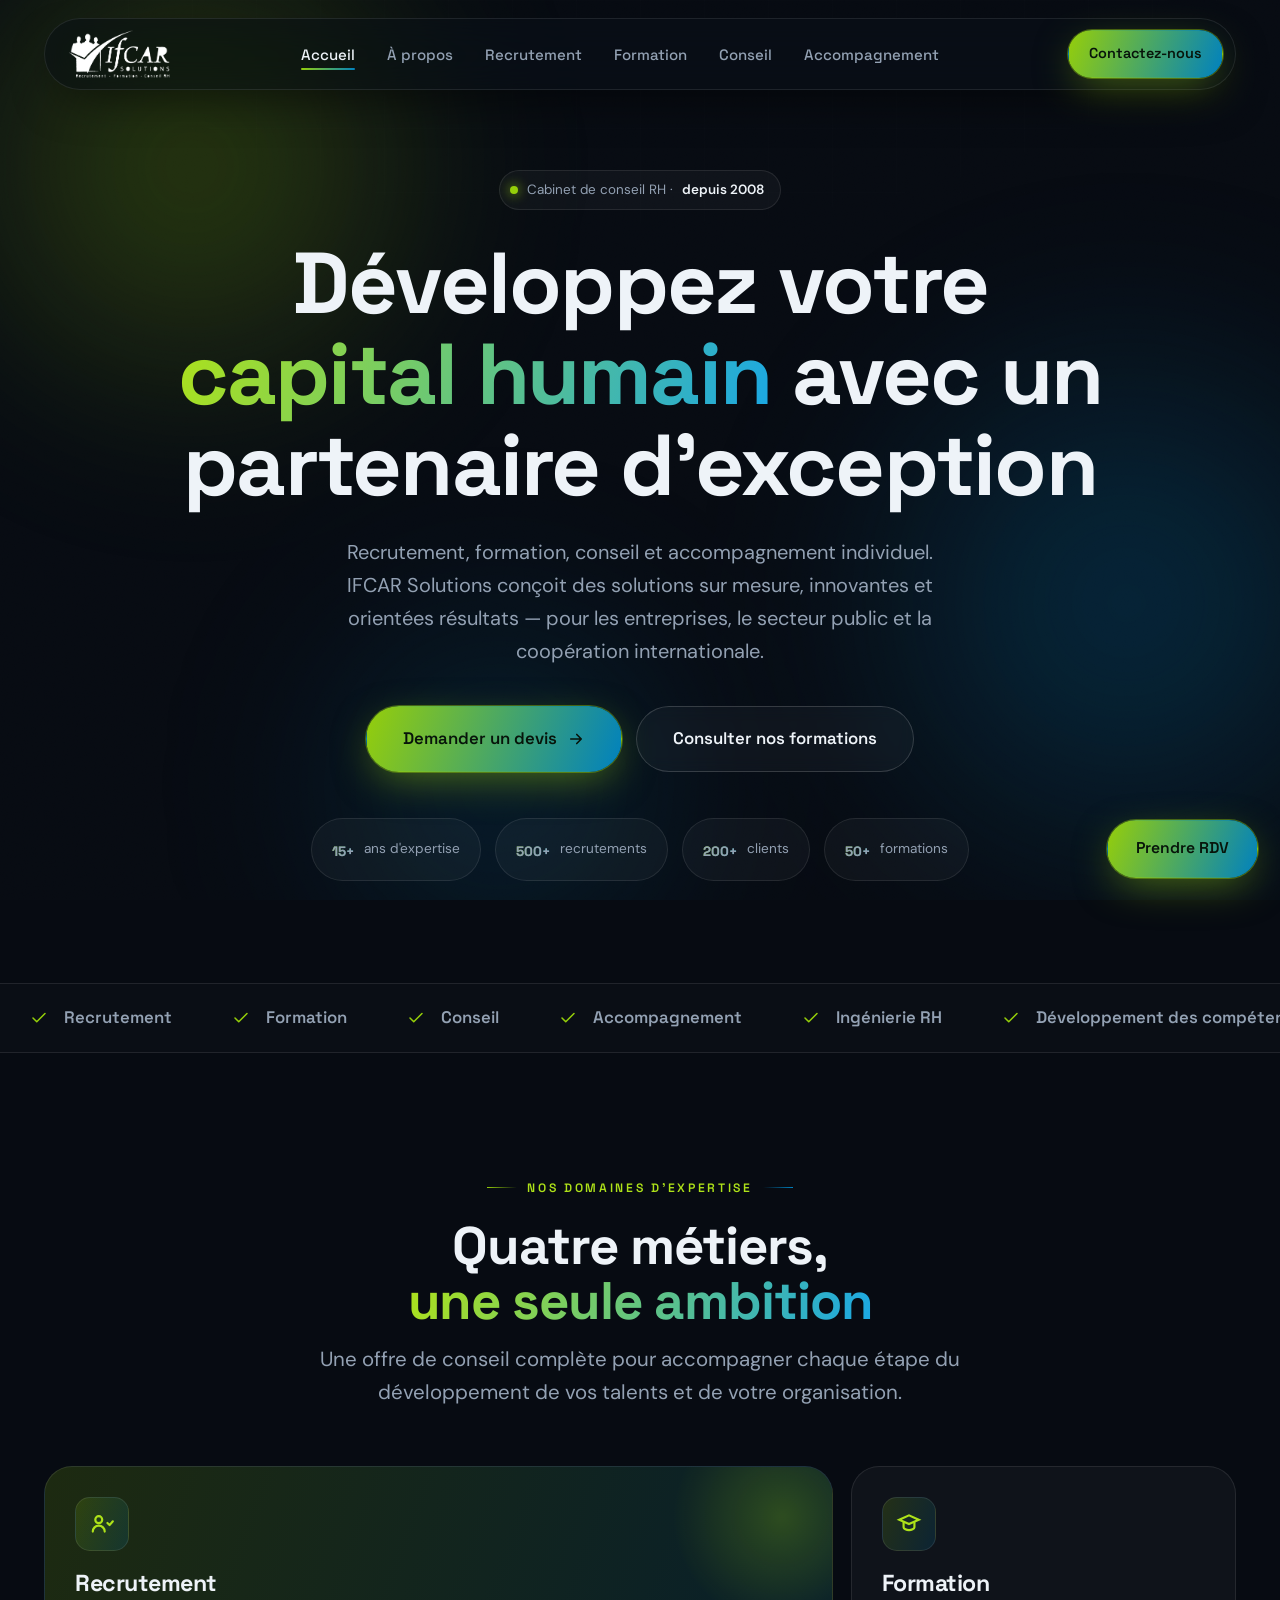
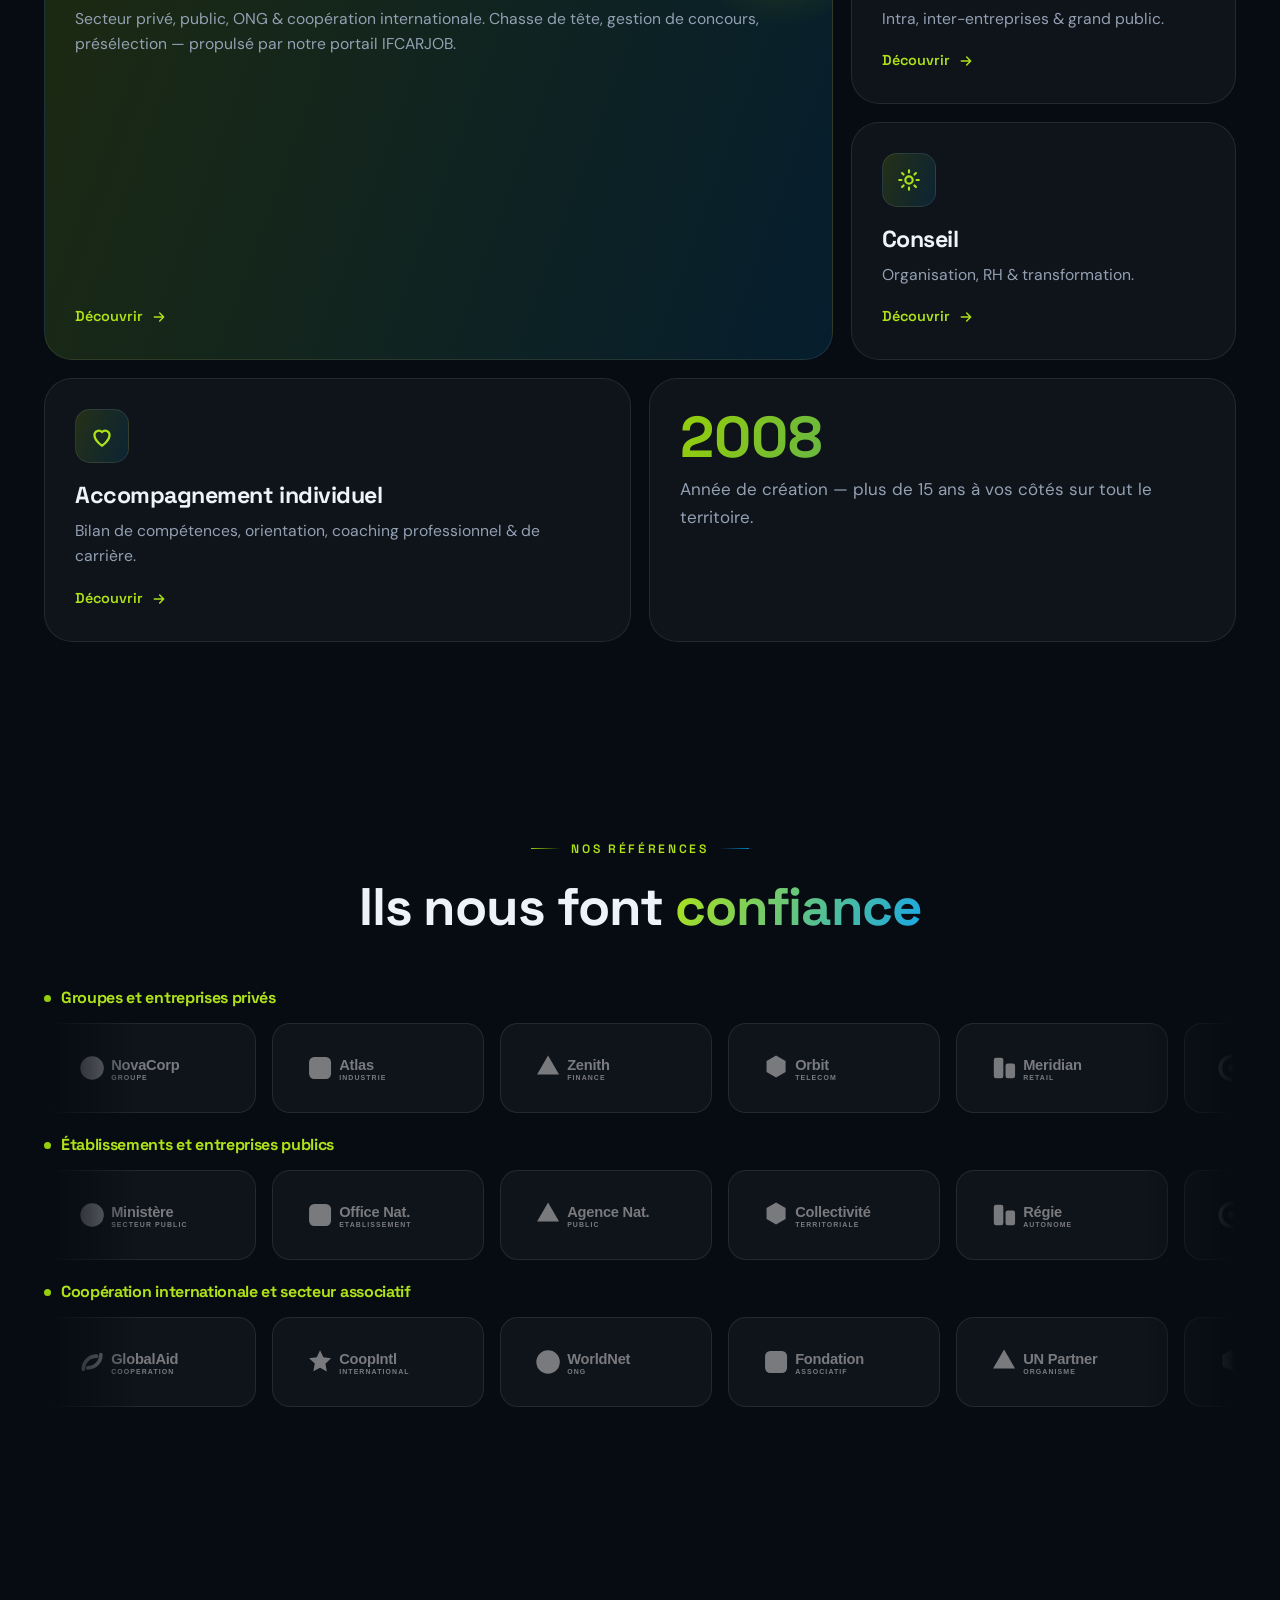
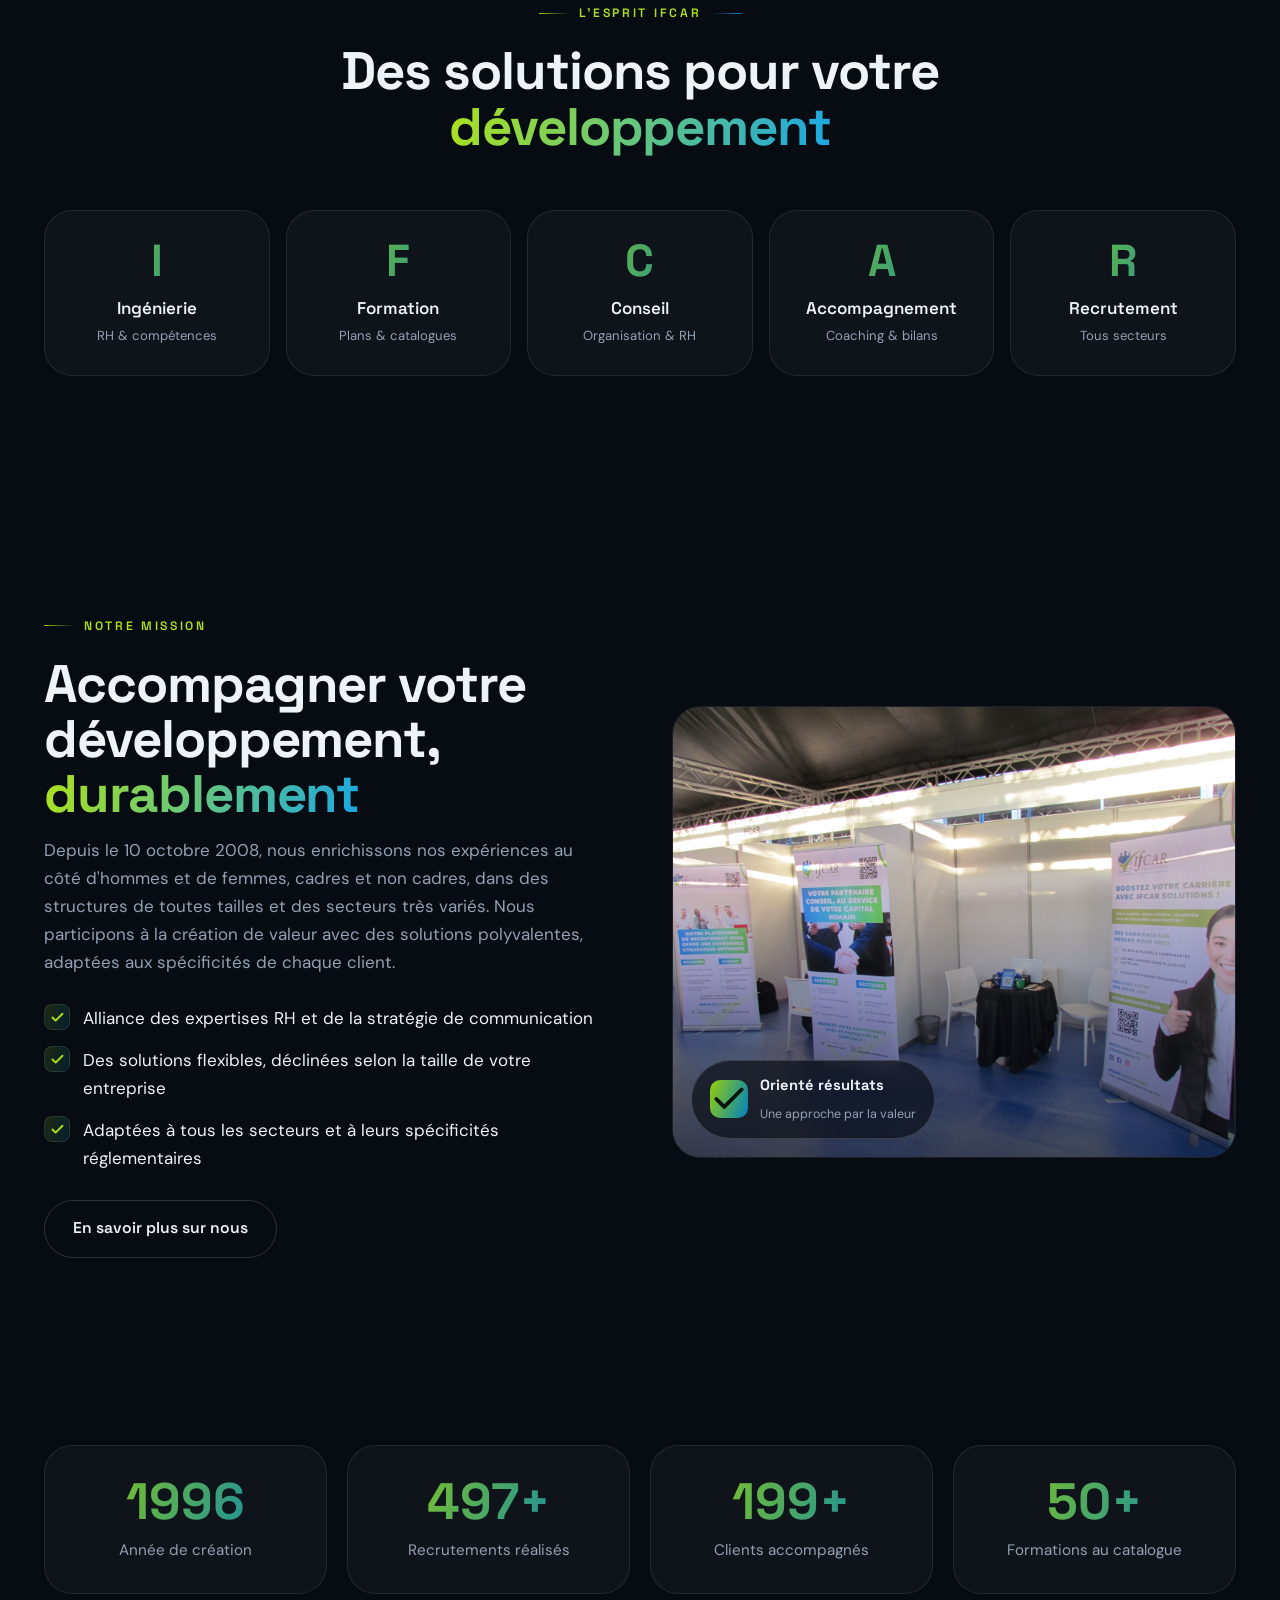
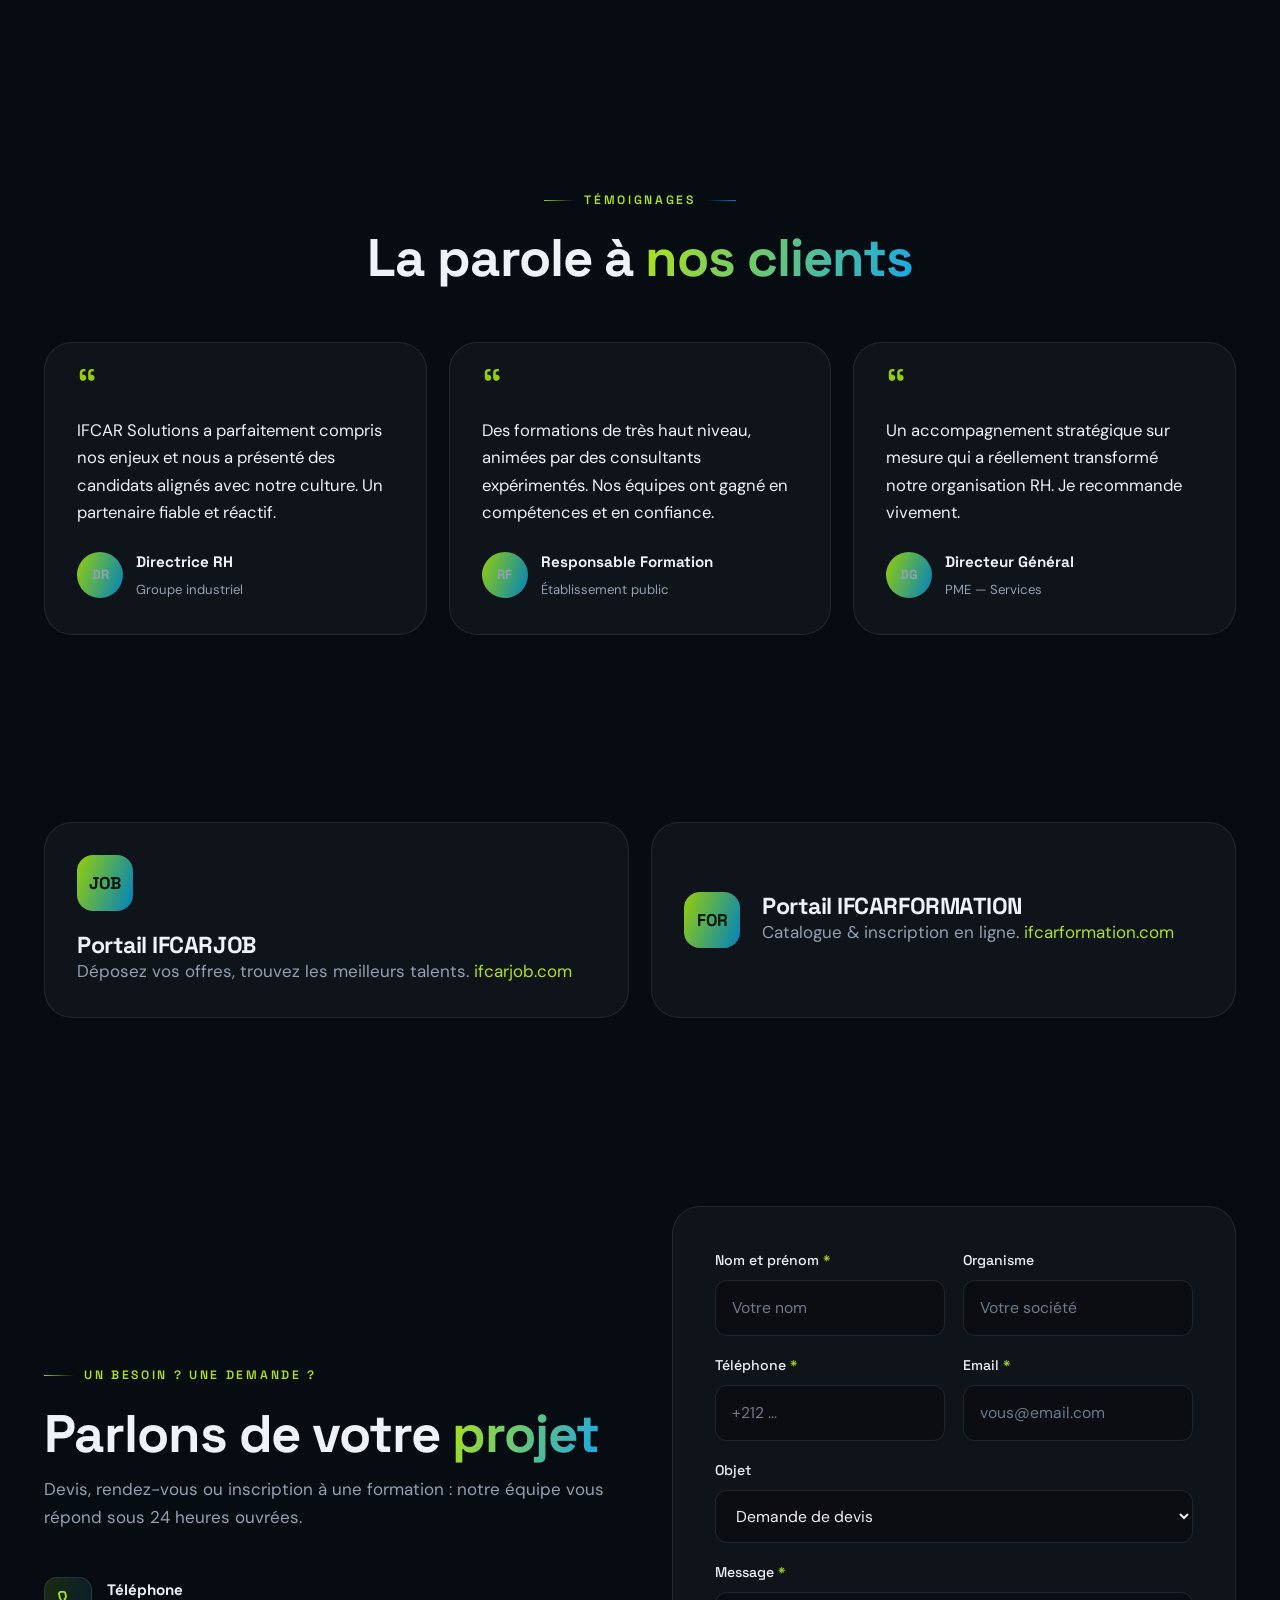
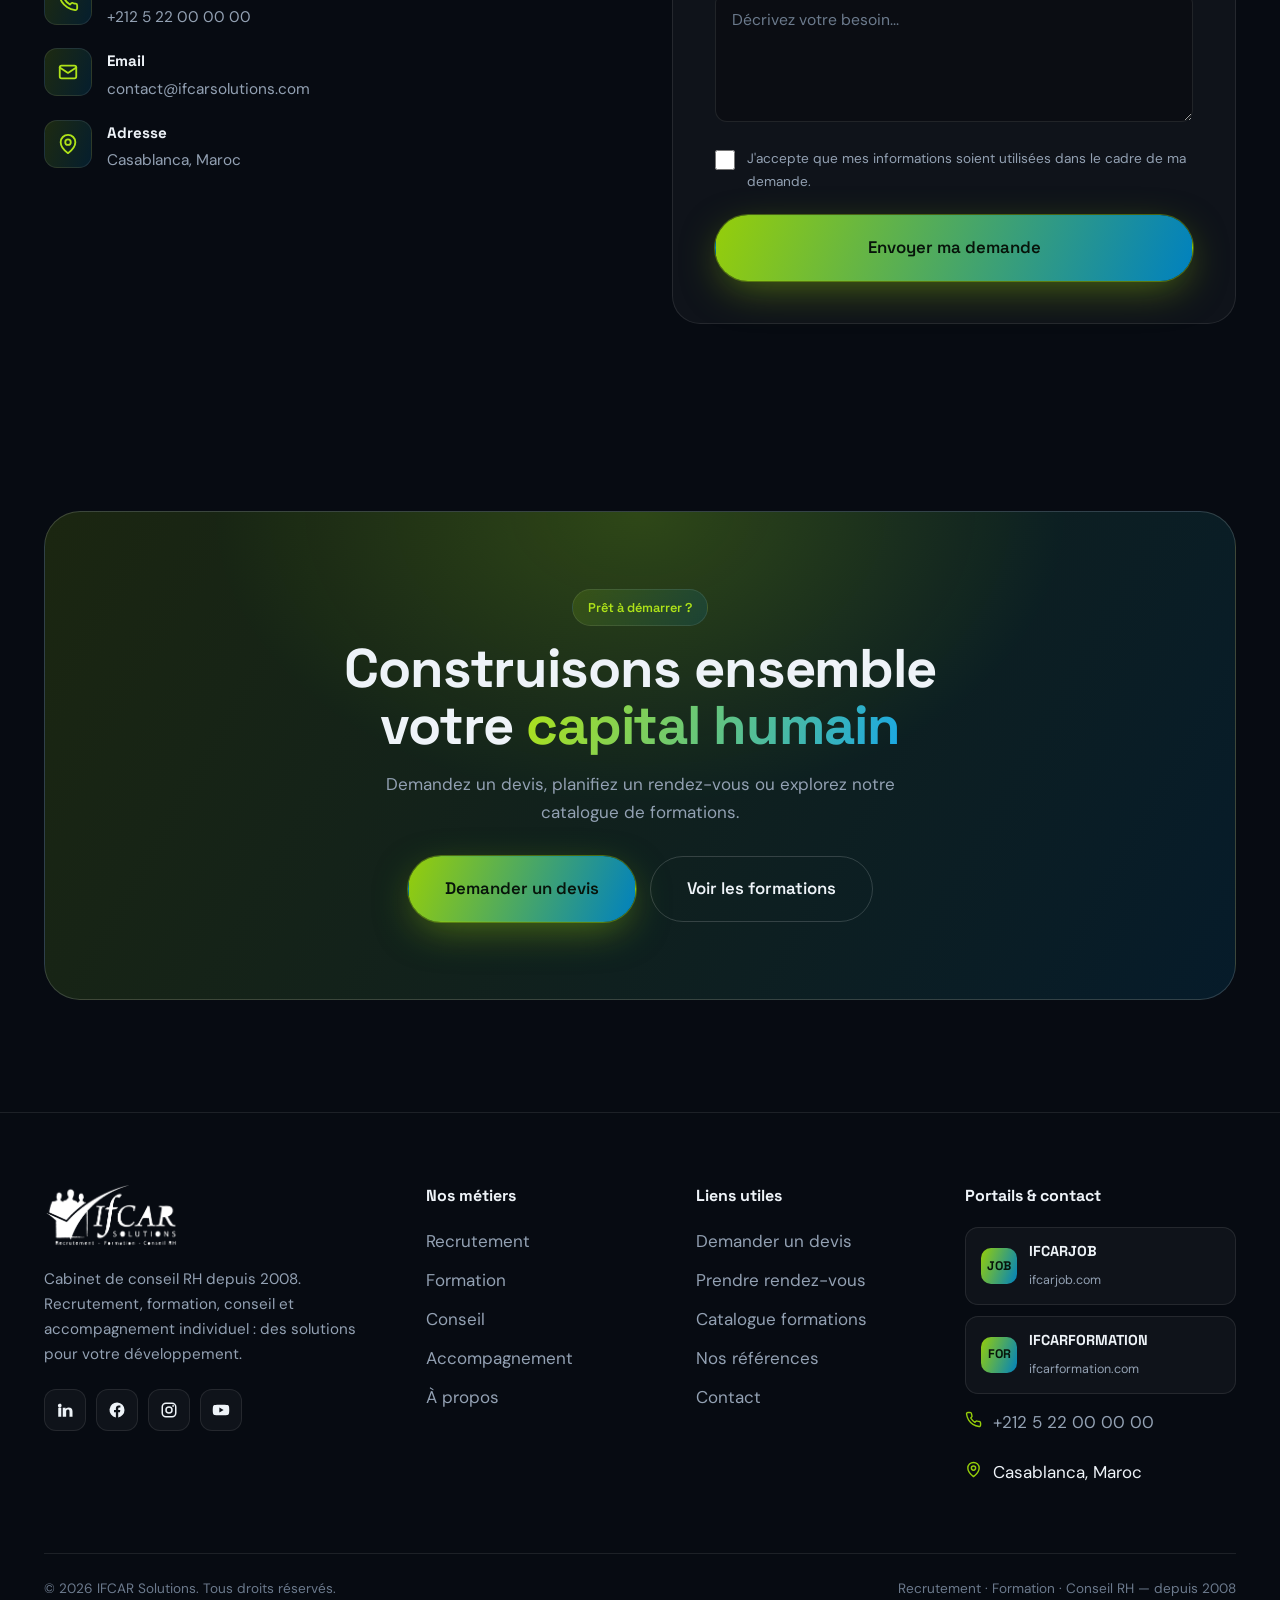
==== commit 237c4967: "Proposition 2 — site IFCAR Solutions (design sombre, premium, animé) Co-Authored-By: Claude Opus 4.8" ====
--- a/index.html
+++ b/index.html
@@ -32,19 +32,19 @@
 <header class="header">
   <div class="container">
     <div class="nav">
-      <a href="index.html" class="brand" aria-label="IFCAR Solutions"><img src="assets/img/logo-white.png" alt="IFCAR Solutions" /></a>
+      <a target="_blank" rel="noopener" href="index.html" class="brand" aria-label="IFCAR Solutions"><img src="assets/img/logo-white.png" alt="IFCAR Solutions" /></a>
       <nav class="nav-desktop" aria-label="Navigation principale">
         <ul class="nav-list">
-          <li><a href="index.html" class="nav-link" data-page="index.html">Accueil</a></li>
-          <li><a href="a-propos.html" class="nav-link" data-page="a-propos.html">À propos</a></li>
-          <li><a href="recrutement.html" class="nav-link" data-page="recrutement.html">Recrutement</a></li>
-          <li><a href="formation.html" class="nav-link" data-page="formation.html">Formation</a></li>
-          <li><a href="conseil.html" class="nav-link" data-page="conseil.html">Conseil</a></li>
-          <li><a href="accompagnement.html" class="nav-link" data-page="accompagnement.html">Accompagnement</a></li>
+          <li><a target="_blank" rel="noopener" href="index.html" class="nav-link" data-page="index.html">Accueil</a></li>
+          <li><a target="_blank" rel="noopener" href="a-propos.html" class="nav-link" data-page="a-propos.html">À propos</a></li>
+          <li><a target="_blank" rel="noopener" href="recrutement.html" class="nav-link" data-page="recrutement.html">Recrutement</a></li>
+          <li><a target="_blank" rel="noopener" href="formation.html" class="nav-link" data-page="formation.html">Formation</a></li>
+          <li><a target="_blank" rel="noopener" href="conseil.html" class="nav-link" data-page="conseil.html">Conseil</a></li>
+          <li><a target="_blank" rel="noopener" href="accompagnement.html" class="nav-link" data-page="accompagnement.html">Accompagnement</a></li>
         </ul>
       </nav>
       <div class="nav-actions">
-        <a href="contact.html" class="btn btn--primary btn--sm" data-magnetic><span>Contactez-nous</span></a>
+        <a target="_blank" rel="noopener" href="contact.html" class="btn btn--primary btn--sm" data-magnetic><span>Contactez-nous</span></a>
         <button class="burger" aria-label="Menu" aria-expanded="false" aria-controls="mobile"><span></span><span></span><span></span></button>
       </div>
     </div>
@@ -54,16 +54,16 @@
 <!-- MOBILE -->
 <div class="mobile" id="mobile" aria-hidden="true">
   <div class="mobile__inner">
-    <a href="index.html" class="m-link" data-page="index.html">Accueil</a>
-    <a href="a-propos.html" class="m-link" data-page="a-propos.html">À propos</a>
-    <a href="recrutement.html" class="m-link" data-page="recrutement.html">Recrutement</a>
-    <a href="formation.html" class="m-link" data-page="formation.html">Formation</a>
-    <a href="conseil.html" class="m-link" data-page="conseil.html">Conseil</a>
-    <a href="accompagnement.html" class="m-link" data-page="accompagnement.html">Accompagnement</a>
-    <a href="contact.html" class="m-link" data-page="contact.html">Contact</a>
+    <a target="_blank" rel="noopener" href="index.html" class="m-link" data-page="index.html">Accueil</a>
+    <a target="_blank" rel="noopener" href="a-propos.html" class="m-link" data-page="a-propos.html">À propos</a>
+    <a target="_blank" rel="noopener" href="recrutement.html" class="m-link" data-page="recrutement.html">Recrutement</a>
+    <a target="_blank" rel="noopener" href="formation.html" class="m-link" data-page="formation.html">Formation</a>
+    <a target="_blank" rel="noopener" href="conseil.html" class="m-link" data-page="conseil.html">Conseil</a>
+    <a target="_blank" rel="noopener" href="accompagnement.html" class="m-link" data-page="accompagnement.html">Accompagnement</a>
+    <a target="_blank" rel="noopener" href="contact.html" class="m-link" data-page="contact.html">Contact</a>
     <div class="mobile__cta">
-      <a href="contact.html" class="btn btn--primary btn--lg"><span>Demander un devis</span></a>
-      <a href="formation.html" class="btn btn--ghost btn--lg"><span>Nos formations</span></a>
+      <a target="_blank" rel="noopener" href="contact.html" class="btn btn--primary btn--lg"><span>Demander un devis</span></a>
+      <a target="_blank" rel="noopener" href="formation.html" class="btn btn--ghost btn--lg"><span>Nos formations</span></a>
     </div>
   </div>
 </div>
@@ -77,9 +77,9 @@
     <h1 class="reveal balance" data-d="1">Développez votre <em>capital humain</em> avec un partenaire d'exception</h1>
     <p class="reveal" data-d="2">Recrutement, formation, conseil et accompagnement individuel. IFCAR Solutions conçoit des solutions sur mesure, innovantes et orientées résultats — pour les entreprises, le secteur public et la coopération internationale.</p>
     <div class="btn-row reveal" data-d="3">
-      <a href="contact.html" class="btn btn--primary btn--lg" data-magnetic><span>Demander un devis</span>
+      <a target="_blank" rel="noopener" href="contact.html" class="btn btn--primary btn--lg" data-magnetic><span>Demander un devis</span>
         <svg viewBox="0 0 24 24" fill="none" stroke="currentColor" stroke-width="2.2"><path d="M5 12h14M13 6l6 6-6 6" stroke-linecap="round" stroke-linejoin="round"/></svg></a>
-      <a href="formation.html" class="btn btn--ghost btn--lg"><span>Consulter nos formations</span></a>
+      <a target="_blank" rel="noopener" href="formation.html" class="btn btn--ghost btn--lg"><span>Consulter nos formations</span></a>
     </div>
     <div class="hero__stats reveal" data-d="4">
       <div class="stat-chip"><b><span data-count="15" data-suffix="+">0</span></b><span>ans d'expertise</span></div>
@@ -121,25 +121,25 @@
       <p class="lead mt-s">Une offre de conseil complète pour accompagner chaque étape du développement de vos talents et de votre organisation.</p>
     </div>
     <div class="bento">
-      <a href="recrutement.html" class="b-card b-lg feat reveal sc">
+      <a target="_blank" rel="noopener" href="recrutement.html" class="b-card b-lg feat reveal sc">
         <div class="ic"><svg viewBox="0 0 24 24" fill="none" stroke="currentColor" stroke-width="2"><circle cx="9" cy="8" r="3.2"/><path d="M3.5 19a5.5 5.5 0 0 1 11 0M17 11l2 2 3-3.5" stroke-linecap="round" stroke-linejoin="round"/></svg></div>
         <h3>Recrutement</h3>
         <p>Secteur privé, public, ONG &amp; coopération internationale. Chasse de tête, gestion de concours, présélection — propulsé par notre portail&nbsp;IFCARJOB.</p>
         <span class="more">Découvrir <svg viewBox="0 0 24 24" fill="none" stroke="currentColor" stroke-width="2.2"><path d="M5 12h14M13 6l6 6-6 6" stroke-linecap="round" stroke-linejoin="round"/></svg></span>
       </a>
-      <a href="formation.html" class="b-card b-sm reveal sc" data-d="1">
+      <a target="_blank" rel="noopener" href="formation.html" class="b-card b-sm reveal sc" data-d="1">
         <div class="ic"><svg viewBox="0 0 24 24" fill="none" stroke="currentColor" stroke-width="2"><path d="M3 8l9-4 9 4-9 4-9-4z"/><path d="M7 10.5V15c0 1.5 2.7 2.6 5 2.6s5-1.1 5-2.6v-4.5" stroke-linecap="round" stroke-linejoin="round"/></svg></div>
         <h3>Formation</h3>
         <p>Intra, inter-entreprises &amp; grand public.</p>
         <span class="more">Découvrir <svg viewBox="0 0 24 24" fill="none" stroke="currentColor" stroke-width="2.2"><path d="M5 12h14M13 6l6 6-6 6" stroke-linecap="round" stroke-linejoin="round"/></svg></span>
       </a>
-      <a href="conseil.html" class="b-card b-sm reveal sc" data-d="2">
+      <a target="_blank" rel="noopener" href="conseil.html" class="b-card b-sm reveal sc" data-d="2">
         <div class="ic"><svg viewBox="0 0 24 24" fill="none" stroke="currentColor" stroke-width="2"><path d="M12 3v2M12 19v2M3 12h2M19 12h2M5.6 5.6l1.4 1.4M17 17l1.4 1.4M18.4 5.6 17 7M7 17l-1.4 1.4" stroke-linecap="round"/><circle cx="12" cy="12" r="3.4"/></svg></div>
         <h3>Conseil</h3>
         <p>Organisation, RH &amp; transformation.</p>
         <span class="more">Découvrir <svg viewBox="0 0 24 24" fill="none" stroke="currentColor" stroke-width="2.2"><path d="M5 12h14M13 6l6 6-6 6" stroke-linecap="round" stroke-linejoin="round"/></svg></span>
       </a>
-      <a href="accompagnement.html" class="b-card b-md reveal sc" data-d="3">
+      <a target="_blank" rel="noopener" href="accompagnement.html" class="b-card b-md reveal sc" data-d="3">
         <div class="ic"><svg viewBox="0 0 24 24" fill="none" stroke="currentColor" stroke-width="2"><path d="M12 21s-7-4.5-7-10a4 4 0 0 1 7-2.6A4 4 0 0 1 19 11c0 5.5-7 10-7 10z" stroke-linecap="round" stroke-linejoin="round"/></svg></div>
         <h3>Accompagnement individuel</h3>
         <p>Bilan de compétences, orientation, coaching professionnel &amp; de carrière.</p>
@@ -230,7 +230,7 @@
           <li><span class="tk"><svg viewBox="0 0 24 24" fill="none" stroke="currentColor" stroke-width="3"><path d="M20 6 9 17l-5-5" stroke-linecap="round" stroke-linejoin="round"/></svg></span><span>Des solutions flexibles, déclinées selon la taille de votre entreprise</span></li>
           <li><span class="tk"><svg viewBox="0 0 24 24" fill="none" stroke="currentColor" stroke-width="3"><path d="M20 6 9 17l-5-5" stroke-linecap="round" stroke-linejoin="round"/></svg></span><span>Adaptées à tous les secteurs et à leurs spécificités réglementaires</span></li>
         </ul>
-        <a href="a-propos.html" class="btn btn--line mt"><span>En savoir plus sur nous</span></a>
+        <a target="_blank" rel="noopener" href="a-propos.html" class="btn btn--line mt"><span>En savoir plus sur nous</span></a>
       </div>
     </div>
   </div>
@@ -320,7 +320,7 @@
         <span class="tag-pill">Prêt à démarrer ?</span>
         <h2 class="mt-s balance">Construisons ensemble votre <span class="display-grad">capital humain</span></h2>
         <p>Demandez un devis, planifiez un rendez-vous ou explorez notre catalogue de formations.</p>
-        <div class="btn-row"><a href="contact.html" class="btn btn--primary btn--lg" data-magnetic><span>Demander un devis</span></a><a href="formation.html" class="btn btn--line btn--lg"><span>Voir les formations</span></a></div>
+        <div class="btn-row"><a target="_blank" rel="noopener" href="contact.html" class="btn btn--primary btn--lg" data-magnetic><span>Demander un devis</span></a><a target="_blank" rel="noopener" href="formation.html" class="btn btn--line btn--lg"><span>Voir les formations</span></a></div>
       </div>
     </div>
   </div>
@@ -342,8 +342,8 @@
           <a href="#" aria-label="YouTube"><svg viewBox="0 0 24 24" fill="currentColor"><path d="M23 12s0-3.3-.4-4.8a2.5 2.5 0 0 0-1.8-1.8C19.3 5 12 5 12 5s-7.3 0-8.8.4a2.5 2.5 0 0 0-1.8 1.8C1 8.7 1 12 1 12s0 3.3.4 4.8a2.5 2.5 0 0 0 1.8 1.8C4.7 19 12 19 12 19s7.3 0 8.8-.4a2.5 2.5 0 0 0 1.8-1.8C23 15.3 23 12 23 12zM9.8 15.3V8.7l5.7 3.3z"/></svg></a>
         </div>
       </div>
-      <div><h5>Nos métiers</h5><ul><li><a href="recrutement.html">Recrutement</a></li><li><a href="formation.html">Formation</a></li><li><a href="conseil.html">Conseil</a></li><li><a href="accompagnement.html">Accompagnement</a></li><li><a href="a-propos.html">À propos</a></li></ul></div>
-      <div><h5>Liens utiles</h5><ul><li><a href="contact.html">Demander un devis</a></li><li><a href="contact.html">Prendre rendez-vous</a></li><li><a href="formation.html">Catalogue formations</a></li><li><a href="index.html#references">Nos références</a></li><li><a href="contact.html">Contact</a></li></ul></div>
+      <div><h5>Nos métiers</h5><ul><li><a target="_blank" rel="noopener" href="recrutement.html">Recrutement</a></li><li><a target="_blank" rel="noopener" href="formation.html">Formation</a></li><li><a target="_blank" rel="noopener" href="conseil.html">Conseil</a></li><li><a target="_blank" rel="noopener" href="accompagnement.html">Accompagnement</a></li><li><a target="_blank" rel="noopener" href="a-propos.html">À propos</a></li></ul></div>
+      <div><h5>Liens utiles</h5><ul><li><a target="_blank" rel="noopener" href="contact.html">Demander un devis</a></li><li><a target="_blank" rel="noopener" href="contact.html">Prendre rendez-vous</a></li><li><a target="_blank" rel="noopener" href="formation.html">Catalogue formations</a></li><li><a target="_blank" rel="noopener" href="index.html#references">Nos références</a></li><li><a target="_blank" rel="noopener" href="contact.html">Contact</a></li></ul></div>
       <div>
         <h5>Portails &amp; contact</h5>
         <a href="https://www.ifcarjob.com" target="_blank" rel="noopener" class="portal-link"><span class="pic">JOB</span><div><strong>IFCARJOB</strong><small>ifcarjob.com</small></div></a>
@@ -361,7 +361,7 @@
   </div>
 </footer>
 
-<a href="contact.html" class="btn btn--primary float-cta" data-magnetic><span>Prendre RDV</span></a>
+<a target="_blank" rel="noopener" href="contact.html" class="btn btn--primary float-cta" data-magnetic><span>Prendre RDV</span></a>
 <script src="assets/js/main.js"></script>
 </body>
 </html>
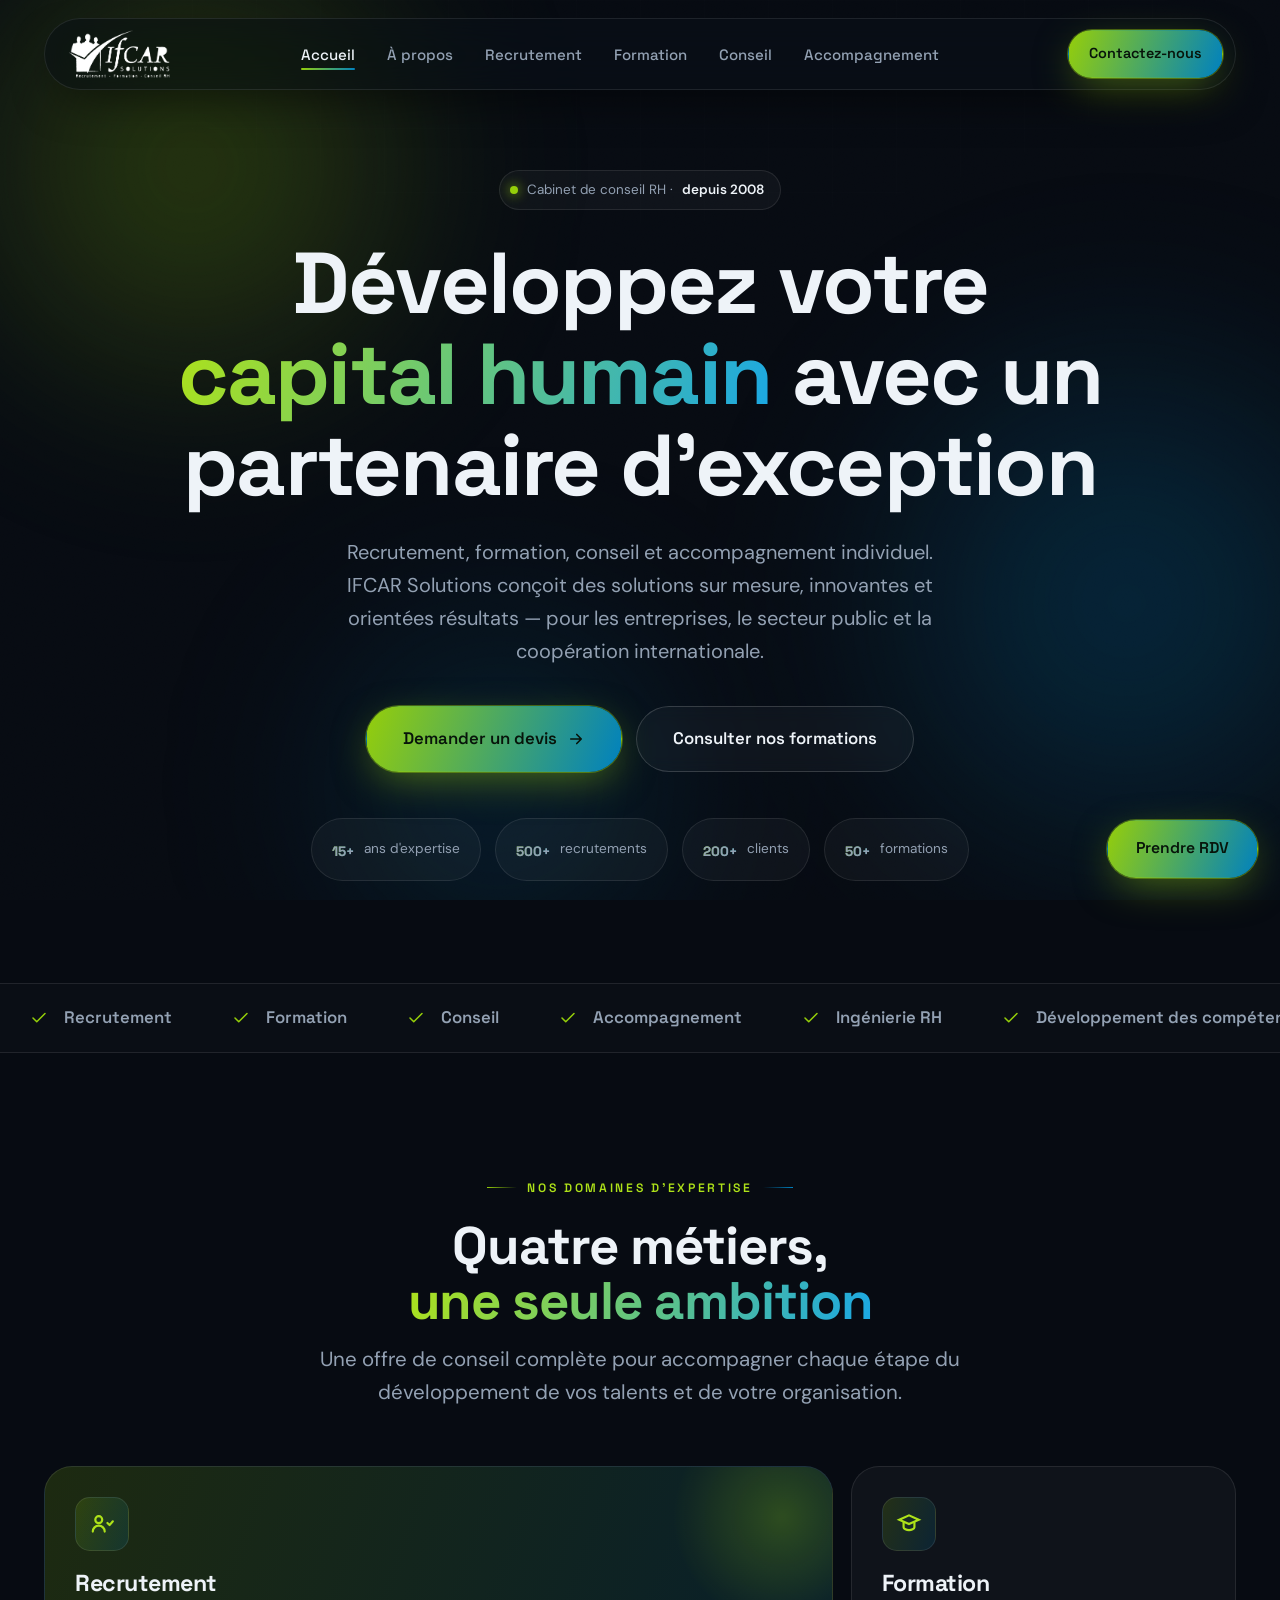
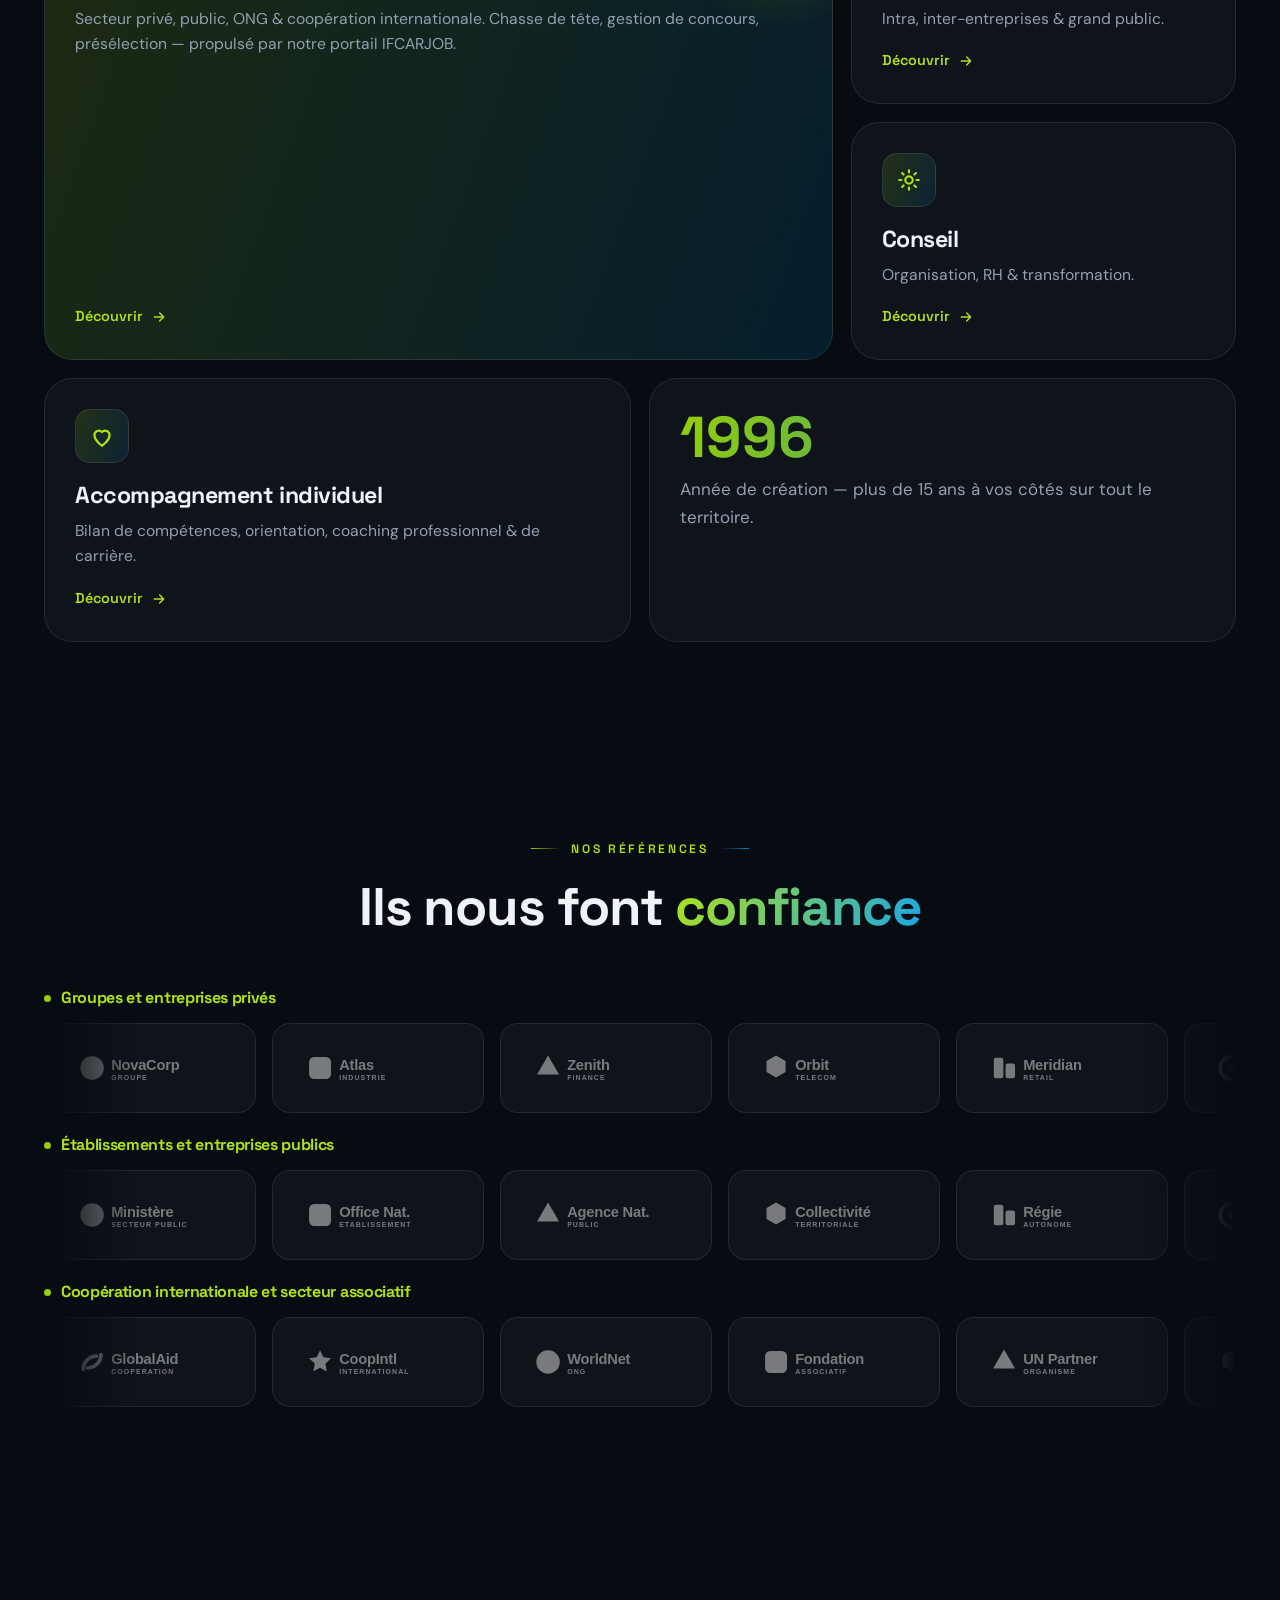
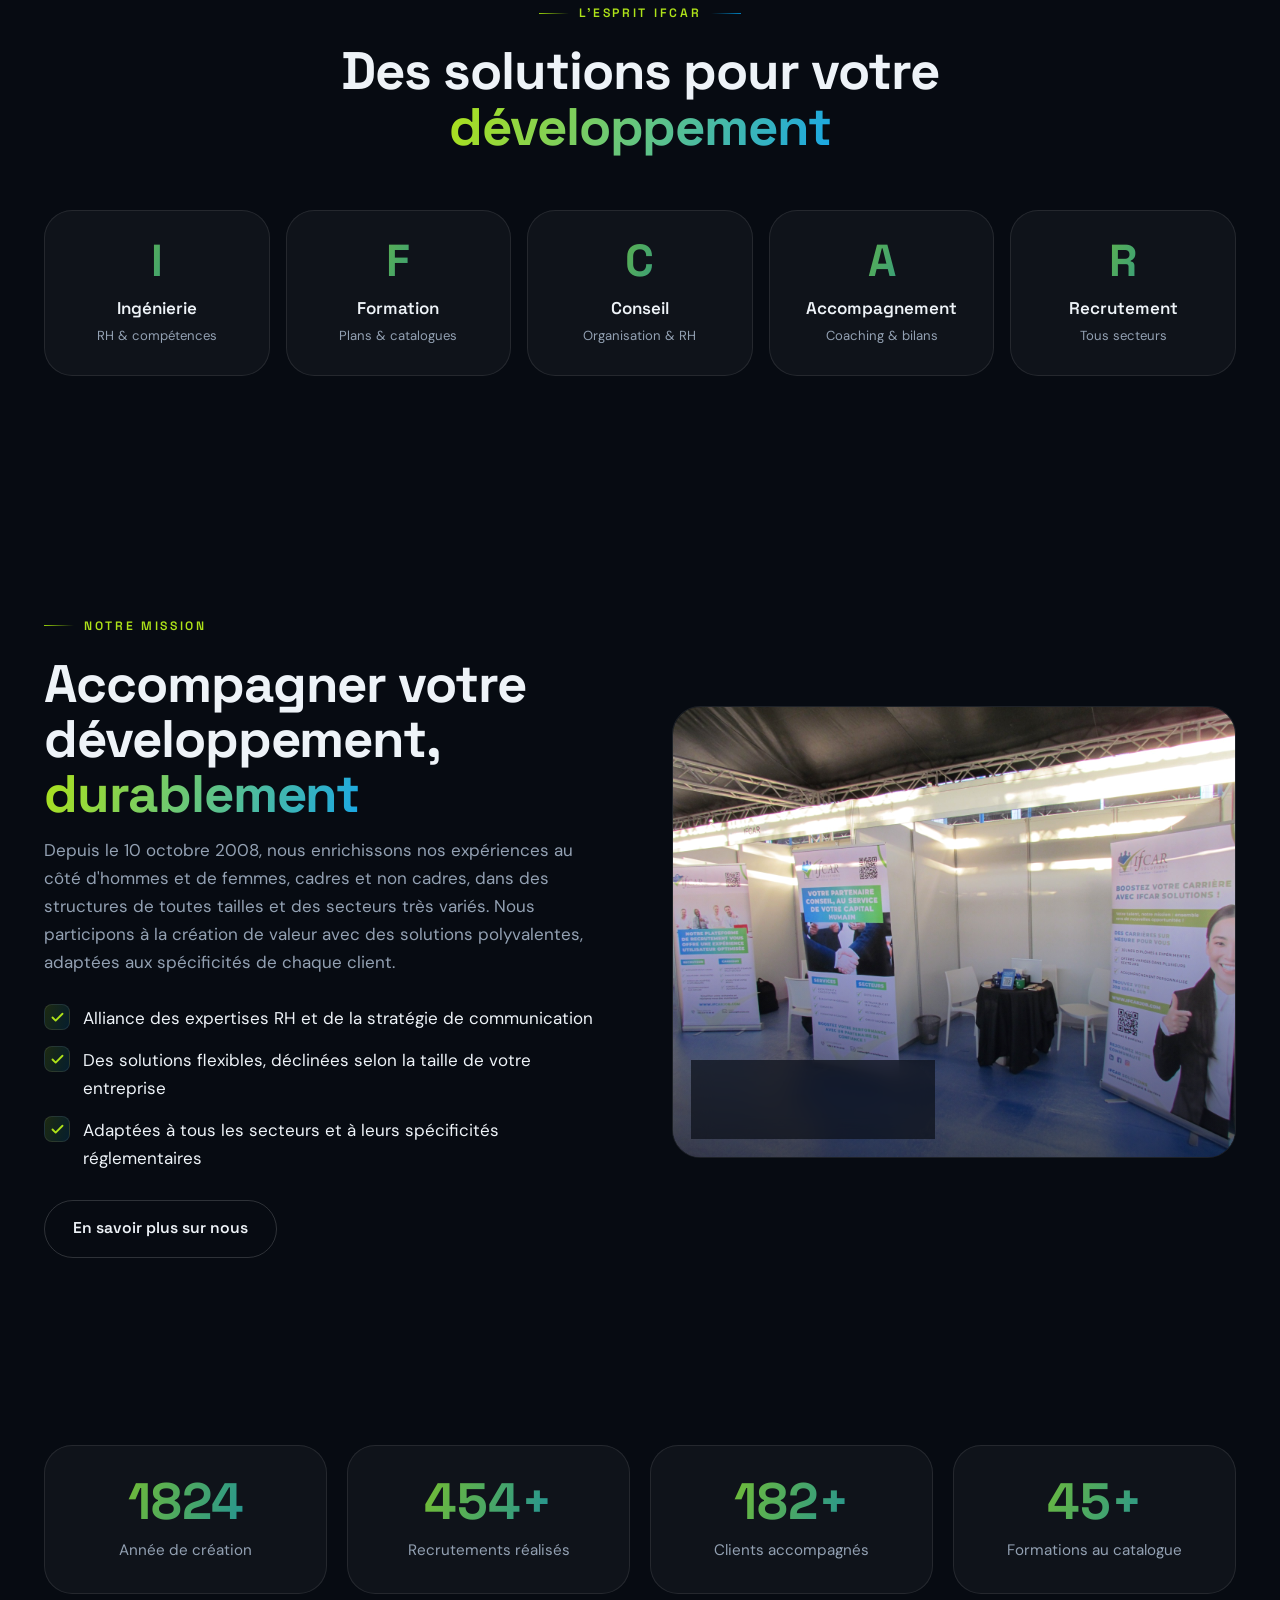
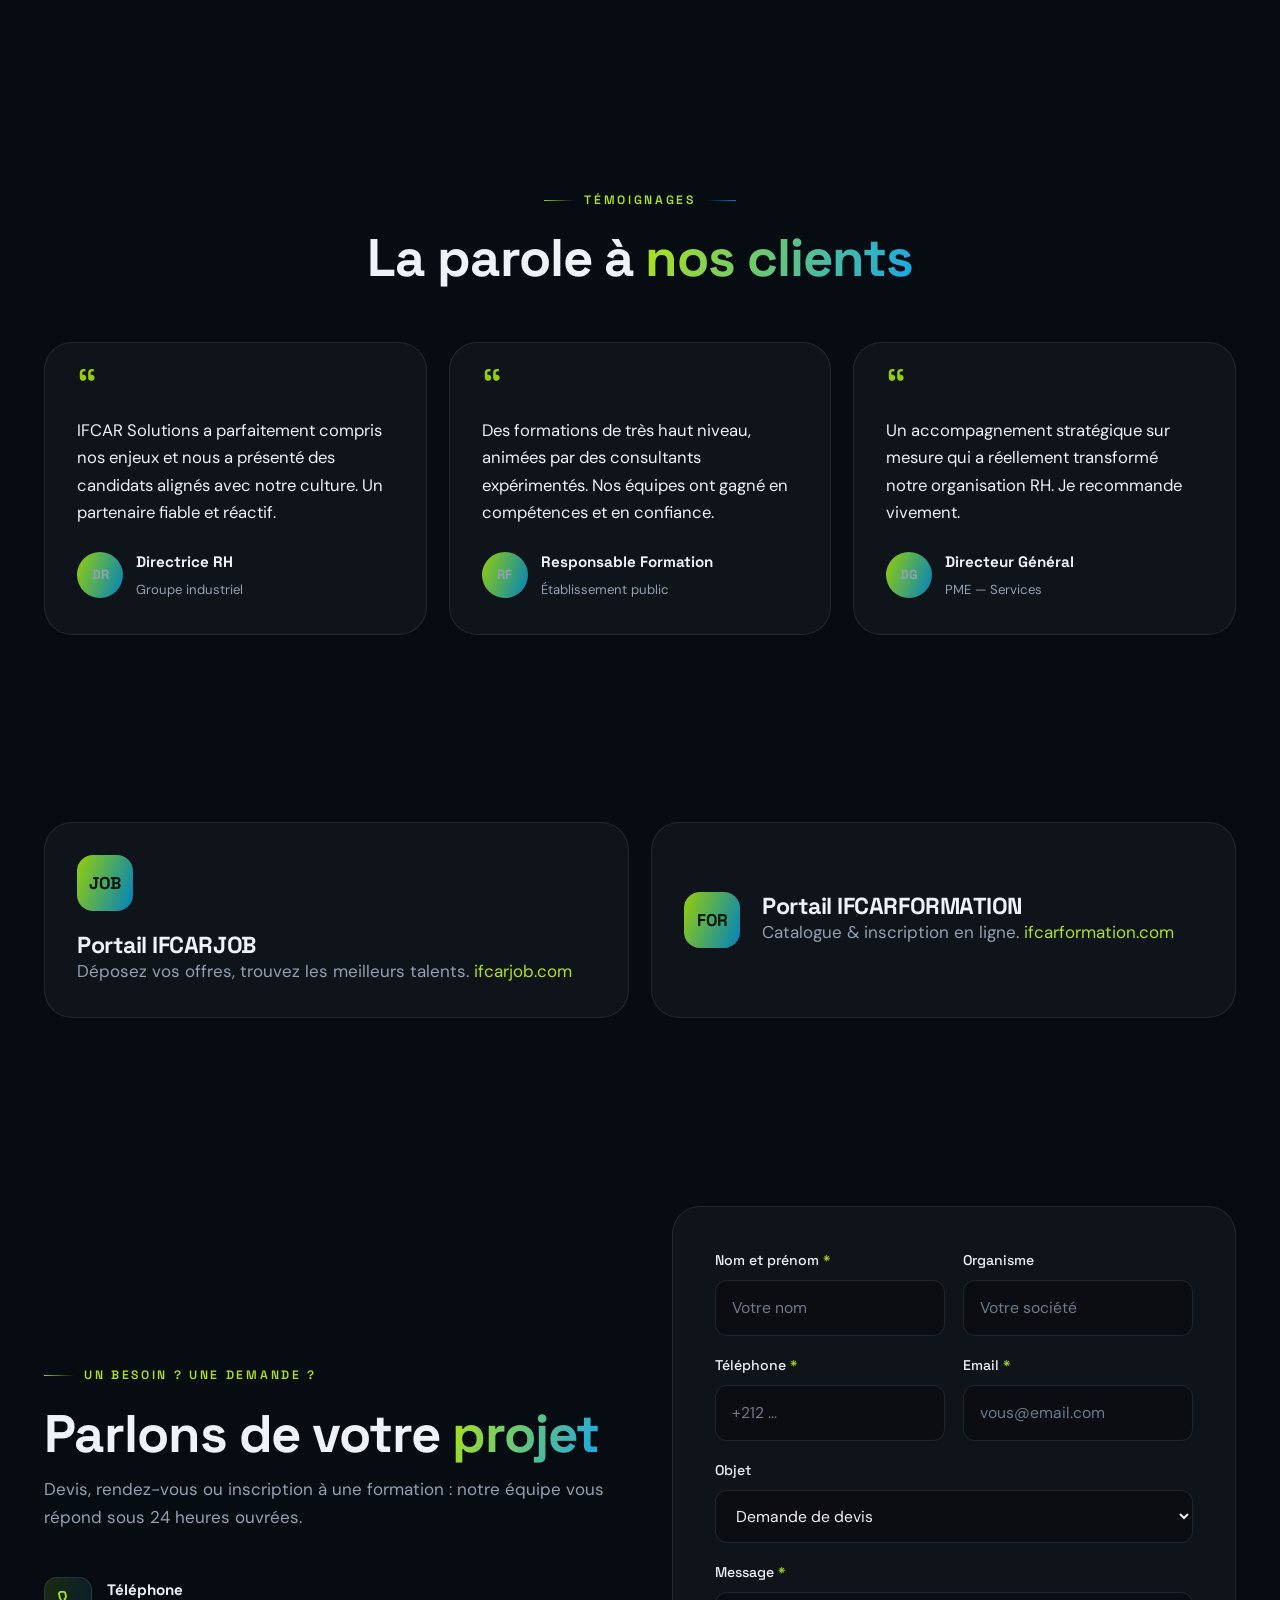
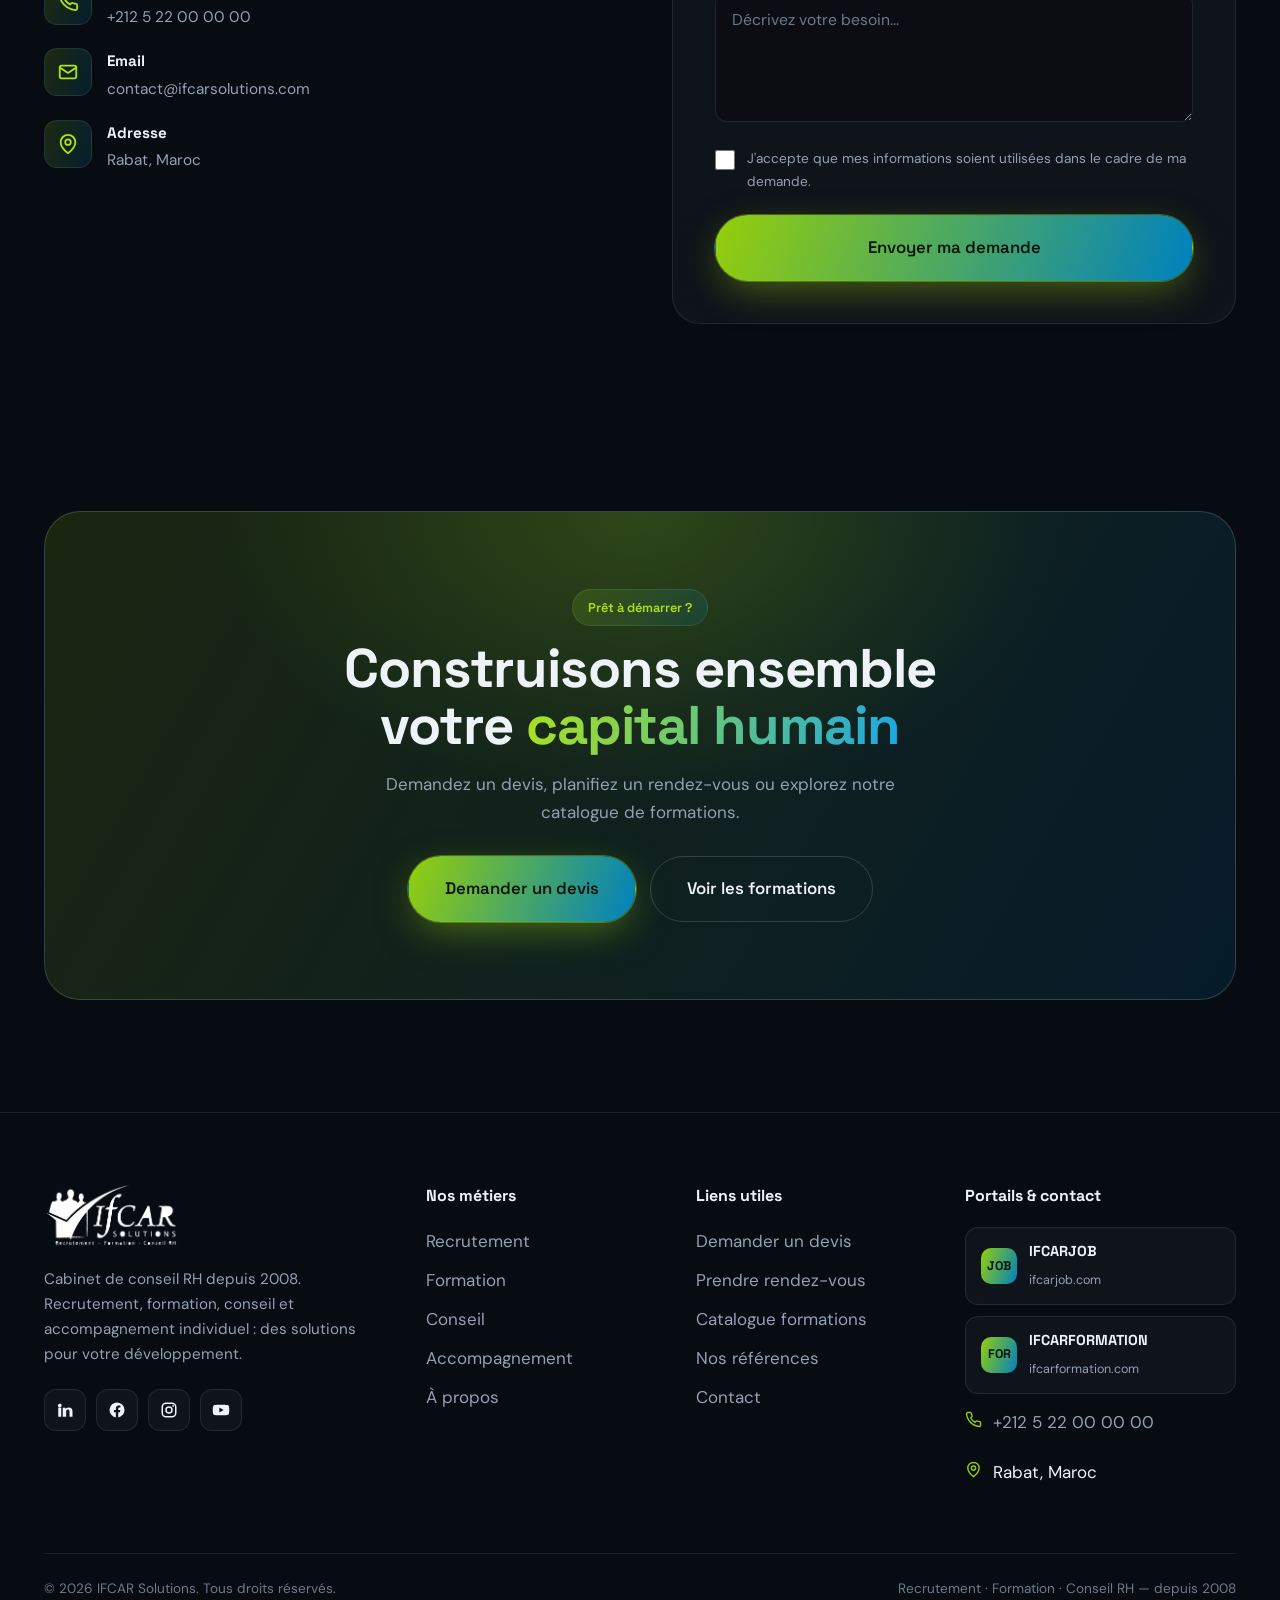
==== commit 9a7fe0c5: "Localisation : Rabat (au lieu de Casablanca) Co-Authored-By: Claude Opus 4.8 <noreply@anthropic.com>" ====
--- a/index.html
+++ b/index.html
@@ -288,7 +288,7 @@
         <div class="info mt-l">
           <div class="info-item"><div class="ic"><svg viewBox="0 0 24 24" fill="none" stroke="currentColor" stroke-width="2"><path d="M22 16.9v3a2 2 0 0 1-2.2 2 19.8 19.8 0 0 1-8.6-3 19.5 19.5 0 0 1-6-6 19.8 19.8 0 0 1-3-8.6A2 2 0 0 1 4.1 2h3a2 2 0 0 1 2 1.7c.1 1 .4 1.9.7 2.8a2 2 0 0 1-.5 2.1L8.1 9.9a16 16 0 0 0 6 6l1.3-1.3a2 2 0 0 1 2.1-.4c.9.3 1.8.6 2.8.7a2 2 0 0 1 1.7 2z" stroke-linecap="round" stroke-linejoin="round"/></svg></div><div><strong>Téléphone</strong><a href="tel:+212522000000">+212 5 22 00 00 00</a></div></div>
           <div class="info-item"><div class="ic"><svg viewBox="0 0 24 24" fill="none" stroke="currentColor" stroke-width="2"><rect x="3" y="5" width="18" height="14" rx="2"/><path d="m3 7 9 6 9-6" stroke-linecap="round" stroke-linejoin="round"/></svg></div><div><strong>Email</strong><a href="mailto:contact@ifcarsolutions.com">contact@ifcarsolutions.com</a></div></div>
-          <div class="info-item"><div class="ic"><svg viewBox="0 0 24 24" fill="none" stroke="currentColor" stroke-width="2"><path d="M20 10c0 6-8 12-8 12s-8-6-8-12a8 8 0 0 1 16 0z" stroke-linecap="round" stroke-linejoin="round"/><circle cx="12" cy="10" r="3"/></svg></div><div><strong>Adresse</strong><span>Casablanca, Maroc</span></div></div>
+          <div class="info-item"><div class="ic"><svg viewBox="0 0 24 24" fill="none" stroke="currentColor" stroke-width="2"><path d="M20 10c0 6-8 12-8 12s-8-6-8-12a8 8 0 0 1 16 0z" stroke-linecap="round" stroke-linejoin="round"/><circle cx="12" cy="10" r="3"/></svg></div><div><strong>Adresse</strong><span>Rabat, Maroc</span></div></div>
         </div>
       </div>
       <div class="reveal" data-d="1">
@@ -350,7 +350,7 @@
         <a href="https://www.ifcarformation.com" target="_blank" rel="noopener" class="portal-link"><span class="pic">FOR</span><div><strong>IFCARFORMATION</strong><small>ifcarformation.com</small></div></a>
         <ul class="foot-contact" style="margin-top:14px">
           <li><svg viewBox="0 0 24 24" fill="none" stroke="currentColor" stroke-width="2"><path d="M22 16.9v3a2 2 0 0 1-2.2 2 19.8 19.8 0 0 1-8.6-3 19.5 19.5 0 0 1-6-6 19.8 19.8 0 0 1-3-8.6A2 2 0 0 1 4.1 2h3a2 2 0 0 1 2 1.7c.1 1 .4 1.9.7 2.8a2 2 0 0 1-.5 2.1L8.1 9.9a16 16 0 0 0 6 6l1.3-1.3a2 2 0 0 1 2.1-.4c.9.3 1.8.6 2.8.7a2 2 0 0 1 1.7 2z" stroke-linecap="round" stroke-linejoin="round"/></svg><a href="tel:+212522000000">+212 5 22 00 00 00</a></li>
-          <li><svg viewBox="0 0 24 24" fill="none" stroke="currentColor" stroke-width="2"><path d="M20 10c0 6-8 12-8 12s-8-6-8-12a8 8 0 0 1 16 0z" stroke-linecap="round" stroke-linejoin="round"/><circle cx="12" cy="10" r="3"/></svg><span>Casablanca, Maroc</span></li>
+          <li><svg viewBox="0 0 24 24" fill="none" stroke="currentColor" stroke-width="2"><path d="M20 10c0 6-8 12-8 12s-8-6-8-12a8 8 0 0 1 16 0z" stroke-linecap="round" stroke-linejoin="round"/><circle cx="12" cy="10" r="3"/></svg><span>Rabat, Maroc</span></li>
         </ul>
       </div>
     </div>
